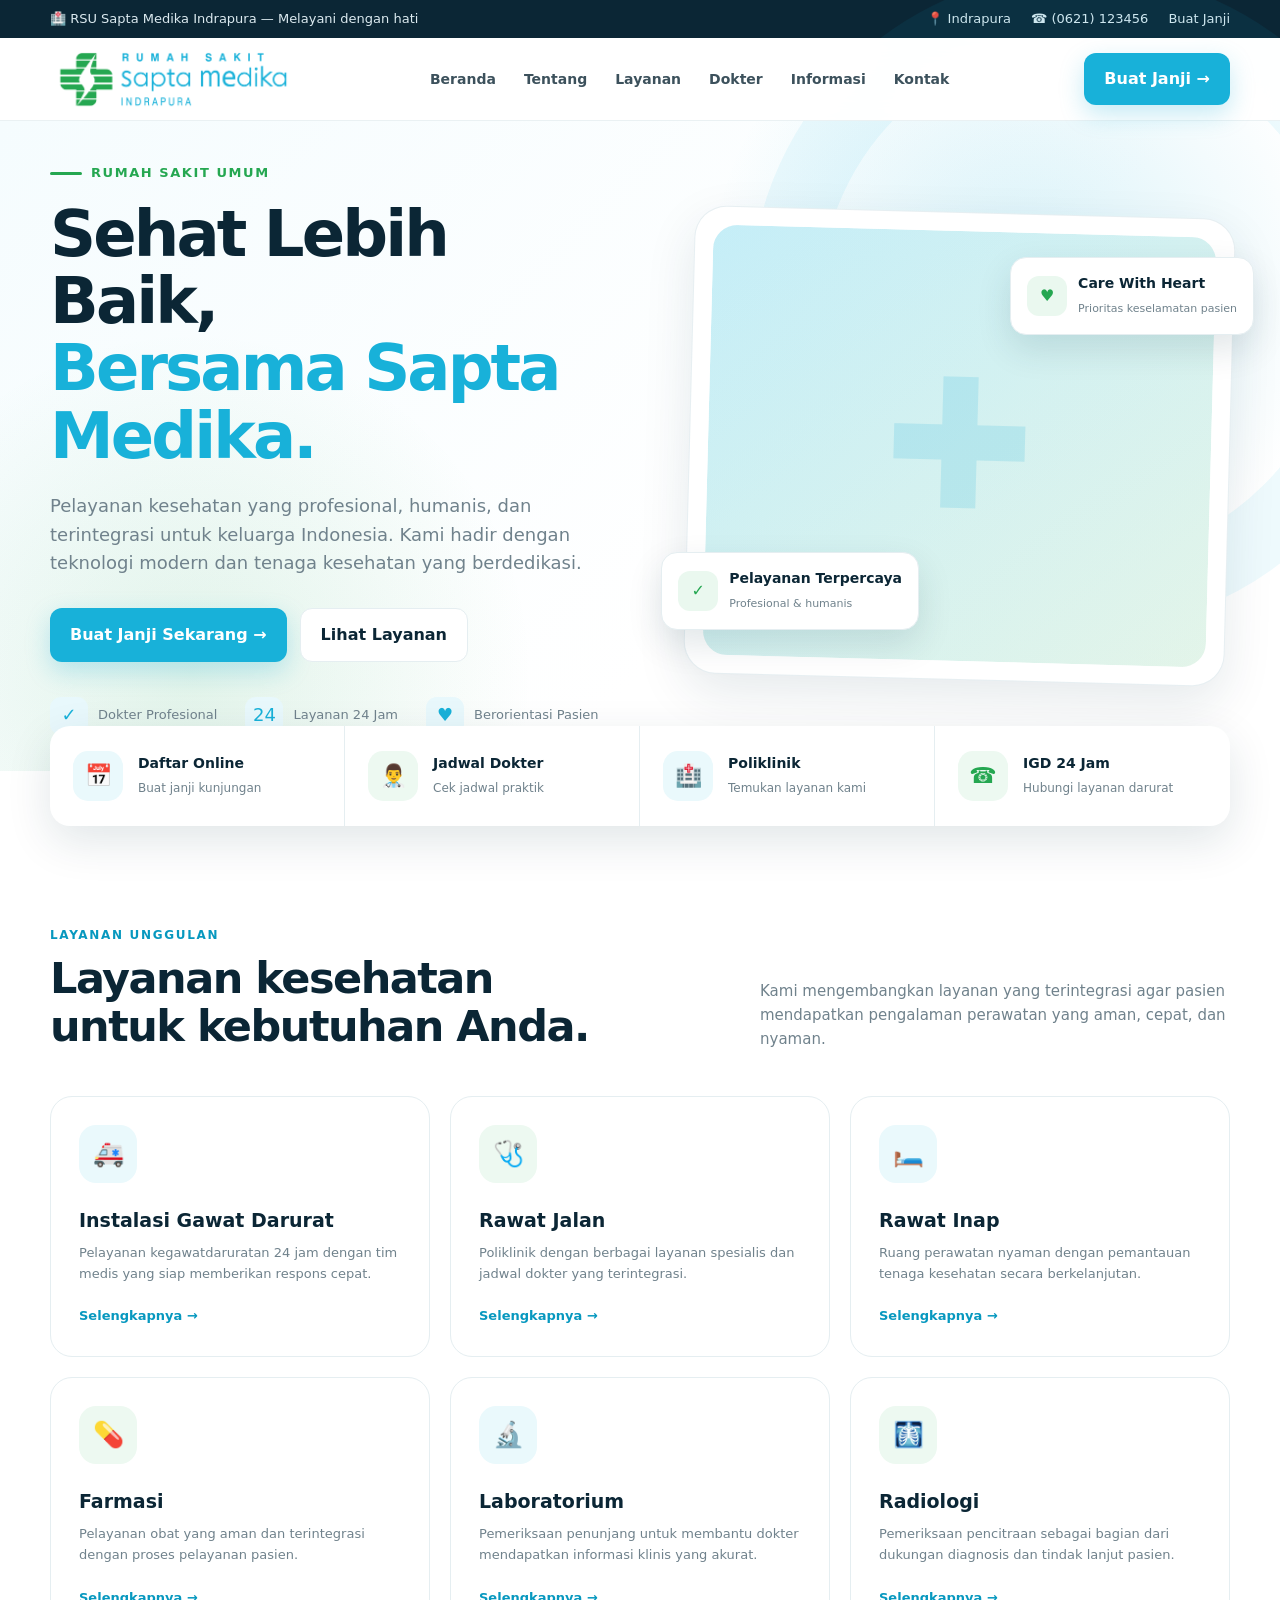
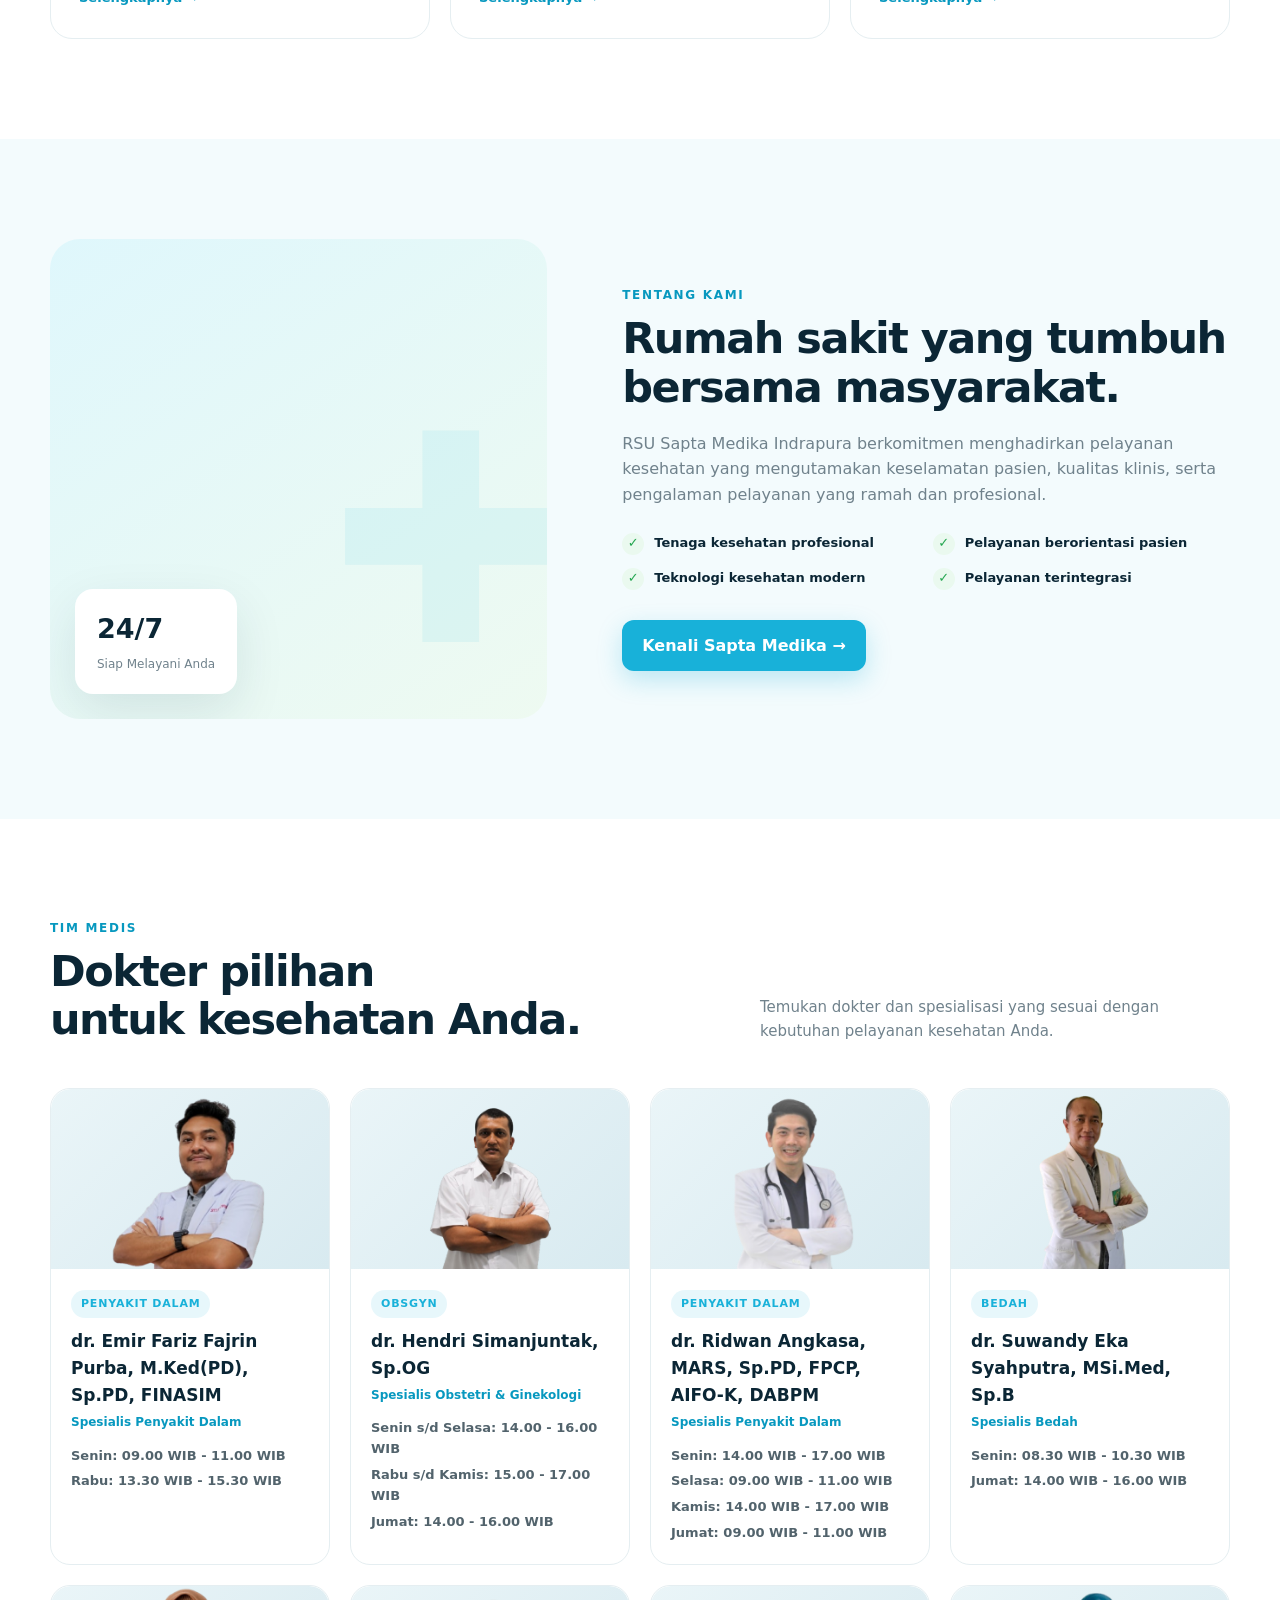
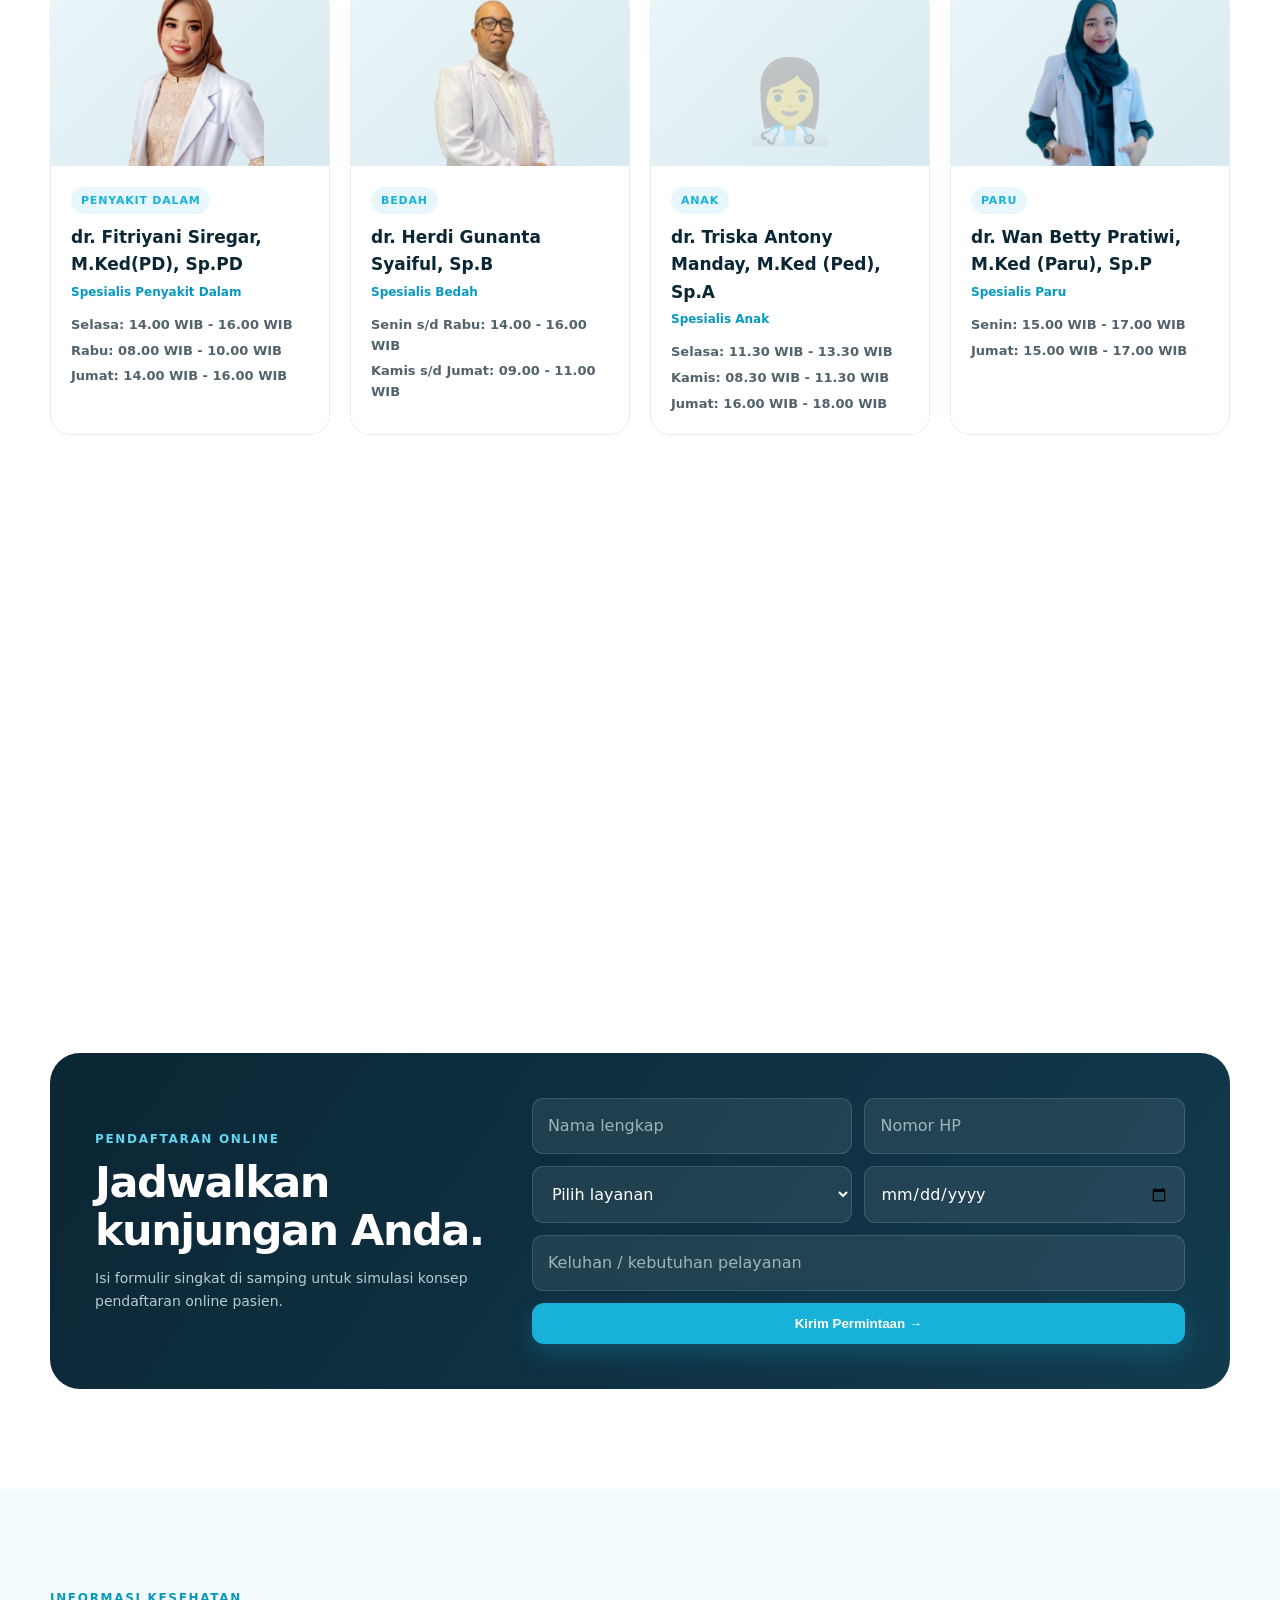
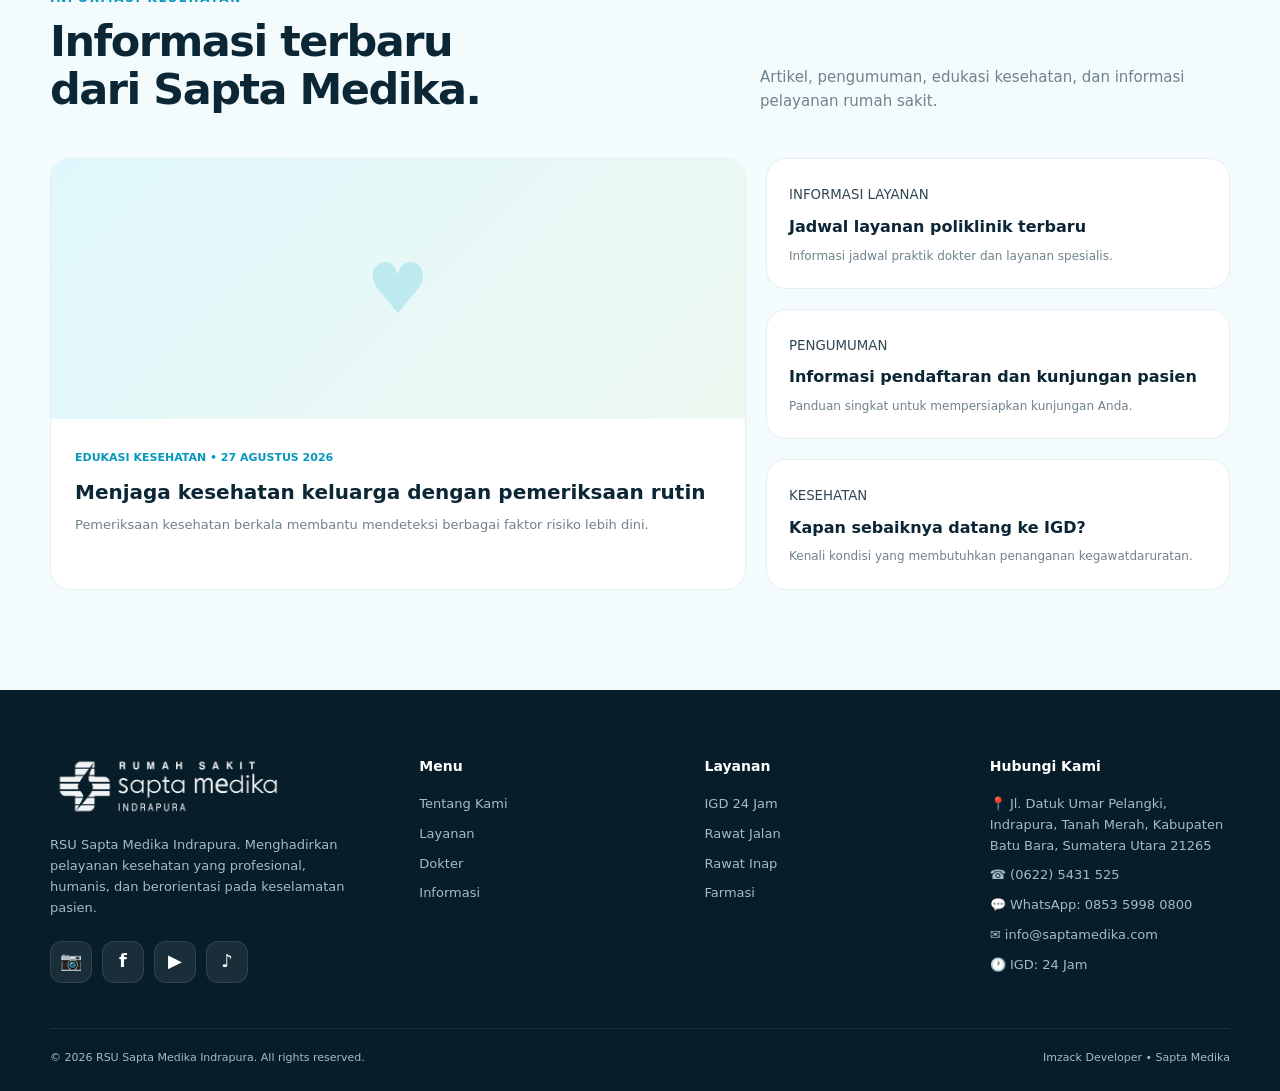
==== index.html @ cbfc8641 "landing page launching" ====
<!doctype html>
<html lang="id">
  <head>
    <meta charset="UTF-8" />
    <meta name="viewport" content="width=device-width, initial-scale=1.0" />
    <title>RSU Sapta Medika Indrapura — Rumah Sakit Modern & Terpercaya</title>
    <meta
      name="description"
      content="Website konsep RSU Sapta Medika Indrapura"
    />

    <link rel="stylesheet" href="assets/css/style.css" />
    <!-- Global stylesheet: reuse this file on all Sapta Medika pages. -->
  </head>

  <body>
    <div id="header"></div>
    <main id="home">
      <section class="hero">
        <div class="container hero-grid">
          <div class="reveal">
            <div class="eyebrow"><span></span> Rumah Sakit Umum</div>
            <h1>Sehat Lebih Baik,<br /><em>Bersama Sapta Medika.</em></h1>
            <p>
              Pelayanan kesehatan yang profesional, humanis, dan terintegrasi
              untuk keluarga Indonesia. Kami hadir dengan teknologi modern dan
              tenaga kesehatan yang berdedikasi.
            </p>
            <div class="hero-buttons">
              <a href="#appointment" class="btn btn-primary"
                >Buat Janji Sekarang →</a
              >
              <a href="#services" class="btn btn-outline">Lihat Layanan</a>
            </div>
            <div class="hero-meta">
              <div class="meta">
                <div class="meta-icon">✓</div>
                <span>Dokter Profesional</span>
              </div>
              <div class="meta">
                <div class="meta-icon">24</div>
                <span>Layanan 24 Jam</span>
              </div>
              <div class="meta">
                <div class="meta-icon">♥</div>
                <span>Berorientasi Pasien</span>
              </div>
            </div>
          </div>

          <div class="hero-visual reveal">
            <div class="hero-card">
              <div class="hero-photo">
                <div class="cross">✚</div>
              </div>
            </div>
            <div class="floating one">
              <div class="float-icon">✓</div>
              <div>
                <strong>Pelayanan Terpercaya</strong
                ><small>Profesional & humanis</small>
              </div>
            </div>
            <div class="floating two">
              <div class="float-icon">♥</div>
              <div>
                <strong>Care With Heart</strong
                ><small>Prioritas keselamatan pasien</small>
              </div>
            </div>
          </div>
        </div>
      </section>

      <section class="quick">
        <div class="container quick-grid">
          <a class="quick-item" href="#appointment">
            <div class="quick-icon">📅</div>
            <div>
              <strong>Daftar Online</strong><span>Buat janji kunjungan</span>
            </div>
          </a>
          <a class="quick-item" href="#doctors">
            <div class="quick-icon">👨‍⚕️</div>
            <div>
              <strong>Jadwal Dokter</strong><span>Cek jadwal praktik</span>
            </div>
          </a>
          <a class="quick-item" href="#services">
            <div class="quick-icon">🏥</div>
            <div>
              <strong>Poliklinik</strong><span>Temukan layanan kami</span>
            </div>
          </a>
          <a class="quick-item" href="#contact">
            <div class="quick-icon">☎</div>
            <div>
              <strong>IGD 24 Jam</strong><span>Hubungi layanan darurat</span>
            </div>
          </a>
        </div>
      </section>

      <section class="section" id="services">
        <div class="container">
          <div class="section-head reveal">
            <div>
              <div class="kicker">Layanan Unggulan</div>
              <h2>Layanan kesehatan<br />untuk kebutuhan Anda.</h2>
            </div>
            <p>
              Kami mengembangkan layanan yang terintegrasi agar pasien
              mendapatkan pengalaman perawatan yang aman, cepat, dan nyaman.
            </p>
          </div>

          <div class="service-grid">
            <article class="service reveal">
              <div class="service-icon">🚑</div>
              <h3>Instalasi Gawat Darurat</h3>
              <p>
                Pelayanan kegawatdaruratan 24 jam dengan tim medis yang siap
                memberikan respons cepat.
              </p>
              <a href="#">Selengkapnya →</a>
            </article>
            <article class="service reveal">
              <div class="service-icon">🩺</div>
              <h3>Rawat Jalan</h3>
              <p>
                Poliklinik dengan berbagai layanan spesialis dan jadwal dokter
                yang terintegrasi.
              </p>
              <a href="#">Selengkapnya →</a>
            </article>
            <article class="service reveal">
              <div class="service-icon">🛏️</div>
              <h3>Rawat Inap</h3>
              <p>
                Ruang perawatan nyaman dengan pemantauan tenaga kesehatan secara
                berkelanjutan.
              </p>
              <a href="#">Selengkapnya →</a>
            </article>
            <article class="service reveal">
              <div class="service-icon">💊</div>
              <h3>Farmasi</h3>
              <p>
                Pelayanan obat yang aman dan terintegrasi dengan proses
                pelayanan pasien.
              </p>
              <a href="#">Selengkapnya →</a>
            </article>
            <article class="service reveal">
              <div class="service-icon">🔬</div>
              <h3>Laboratorium</h3>
              <p>
                Pemeriksaan penunjang untuk membantu dokter mendapatkan
                informasi klinis yang akurat.
              </p>
              <a href="#">Selengkapnya →</a>
            </article>
            <article class="service reveal">
              <div class="service-icon">🩻</div>
              <h3>Radiologi</h3>
              <p>
                Pemeriksaan pencitraan sebagai bagian dari dukungan diagnosis
                dan tindak lanjut pasien.
              </p>
              <a href="#">Selengkapnya →</a>
            </article>
          </div>
        </div>
      </section>

      <section class="section soft" id="about">
        <div class="container about-grid">
          <div class="about-visual reveal">
            <div class="about-badge">
              <strong>24/7</strong><span>Siap Melayani Anda</span>
            </div>
          </div>
          <div class="about-copy reveal">
            <div class="kicker">Tentang Kami</div>
            <h2>Rumah sakit yang tumbuh bersama masyarakat.</h2>
            <p>
              RSU Sapta Medika Indrapura berkomitmen menghadirkan pelayanan
              kesehatan yang mengutamakan keselamatan pasien, kualitas klinis,
              serta pengalaman pelayanan yang ramah dan profesional.
            </p>
            <div class="checks">
              <div class="check"><i>✓</i> Tenaga kesehatan profesional</div>
              <div class="check"><i>✓</i> Pelayanan berorientasi pasien</div>
              <div class="check"><i>✓</i> Teknologi kesehatan modern</div>
              <div class="check"><i>✓</i> Pelayanan terintegrasi</div>
            </div>
            <a href="#" class="btn btn-primary">Kenali Sapta Medika →</a>
          </div>
        </div>
      </section>

      <section class="section" id="doctors">
        <div class="container">
          <div class="section-head reveal">
            <div>
              <div class="kicker">Tim Medis</div>
              <h2>Dokter pilihan<br />untuk kesehatan Anda.</h2>
            </div>
            <p>
              Temukan dokter dan spesialisasi yang sesuai dengan kebutuhan
              pelayanan kesehatan Anda.
            </p>
          </div>

          <div class="doctor-grid">
            <!-- 1. PENYAKIT DALAM -->
            <article class="doctor reveal">
              <div class="doctor-photo">
                <img src="assets/img/doctors/dr.emir.png" alt="" />
              </div>

              <div class="doctor-body">
                <div class="doctor-specialty">PENYAKIT DALAM</div>

                <h3>dr. Emir Fariz Fajrin Purba, M.Ked(PD), Sp.PD, FINASIM</h3>

                <p>Spesialis Penyakit Dalam</p>

                <div class="doctor-schedule">
                  <span>Senin: 09.00 WIB - 11.00 WIB</span>
                  <span>Rabu: 13.30 WIB - 15.30 WIB</span>
                </div>
              </div>
            </article>

            <!-- 2. OBSTETRI & GINEKOLOGI -->
            <article class="doctor reveal">
              <div class="doctor-photo">
                <img src="assets/img/doctors/dr.hendry.png" alt="" />
              </div>

              <div class="doctor-body">
                <div class="doctor-specialty">OBSGYN</div>

                <h3>dr. Hendri Simanjuntak, Sp.OG</h3>

                <p>Spesialis Obstetri & Ginekologi</p>

                <div class="doctor-schedule">
                  <span>Senin s/d Selasa: 14.00 - 16.00 WIB</span>
                  <span>Rabu s/d Kamis: 15.00 - 17.00 WIB</span>
                  <span>Jumat: 14.00 - 16.00 WIB</span>
                </div>
              </div>
            </article>

            <!-- 3. PENYAKIT DALAM -->
            <article class="doctor reveal">
              <div class="doctor-photo">
                <img src="assets/img/doctors/dr.ridwan.png" alt="" />
              </div>

              <div class="doctor-body">
                <div class="doctor-specialty">PENYAKIT DALAM</div>

                <h3>dr. Ridwan Angkasa, MARS, Sp.PD, FPCP, AIFO-K, DABPM</h3>

                <p>Spesialis Penyakit Dalam</p>

                <div class="doctor-schedule">
                  <span>Senin: 14.00 WIB - 17.00 WIB</span>
                  <span>Selasa: 09.00 WIB - 11.00 WIB</span>
                  <span>Kamis: 14.00 WIB - 17.00 WIB</span>
                  <span>Jumat: 09.00 WIB - 11.00 WIB</span>
                </div>
              </div>
            </article>

            <!-- 4. BEDAH -->
            <article class="doctor reveal">
              <div class="doctor-photo">
                <img src="assets/img/doctors/dr.suwandy.png" alt="" />
              </div>

              <div class="doctor-body">
                <div class="doctor-specialty">BEDAH</div>

                <h3>dr. Suwandy Eka Syahputra, MSi.Med, Sp.B</h3>

                <p>Spesialis Bedah</p>

                <div class="doctor-schedule">
                  <span>Senin: 08.30 WIB - 10.30 WIB</span>
                  <span>Jumat: 14.00 WIB - 16.00 WIB</span>
                </div>
              </div>
            </article>

            <!-- 5. PENYAKIT DALAM -->
            <article class="doctor reveal">
              <div class="doctor-photo">
                <img src="assets/img/doctors/dr.fitri.png" alt="" />
              </div>

              <div class="doctor-body">
                <div class="doctor-specialty">PENYAKIT DALAM</div>

                <h3>dr. Fitriyani Siregar, M.Ked(PD), Sp.PD</h3>

                <p>Spesialis Penyakit Dalam</p>

                <div class="doctor-schedule">
                  <span>Selasa: 14.00 WIB - 16.00 WIB</span>
                  <span>Rabu: 08.00 WIB - 10.00 WIB</span>
                  <span>Jumat: 14.00 WIB - 16.00 WIB</span>
                </div>
              </div>
            </article>

            <!-- 6. BEDAH -->
            <article class="doctor reveal">
              <div class="doctor-photo">
                <img src="assets/img/doctors/dr.herdi.png" alt="" />
              </div>

              <div class="doctor-body">
                <div class="doctor-specialty">BEDAH</div>

                <h3>dr. Herdi Gunanta Syaiful, Sp.B</h3>

                <p>Spesialis Bedah</p>

                <div class="doctor-schedule">
                  <span>Senin s/d Rabu: 14.00 - 16.00 WIB</span>
                  <span>Kamis s/d Jumat: 09.00 - 11.00 WIB</span>
                </div>
              </div>
            </article>

            <!-- 7. ANAK -->
            <article class="doctor reveal">
              <div class="doctor-photo">👩‍⚕️</div>

              <div class="doctor-body">
                <div class="doctor-specialty">ANAK</div>

                <h3>dr. Triska Antony Manday, M.Ked (Ped), Sp.A</h3>

                <p>Spesialis Anak</p>

                <div class="doctor-schedule">
                  <span>Selasa: 11.30 WIB - 13.30 WIB</span>
                  <span>Kamis: 08.30 WIB - 11.30 WIB</span>
                  <span>Jumat: 16.00 WIB - 18.00 WIB</span>
                </div>
              </div>
            </article>

            <!-- 8. PARU -->
            <article class="doctor reveal">
              <div class="doctor-photo">
                <img src="assets/img/doctors/dr.wan-betty.png" alt="" />
              </div>

              <div class="doctor-body">
                <div class="doctor-specialty">PARU</div>

                <h3>dr. Wan Betty Pratiwi, M.Ked (Paru), Sp.P</h3>

                <p>Spesialis Paru</p>

                <div class="doctor-schedule">
                  <span>Senin: 15.00 WIB - 17.00 WIB</span>
                  <span>Jumat: 15.00 WIB - 17.00 WIB</span>
                </div>
              </div>
            </article>

            <!-- 9. ANAK -->
            <article class="doctor reveal">
              <div class="doctor-photo">
                <img src="assets/img/doctors/dr.omar.png" alt="" />
              </div>

              <div class="doctor-body">
                <div class="doctor-specialty">ANAK</div>

                <h3>dr. Omar Szaly Aldy, Sp.A</h3>

                <p>Spesialis Anak</p>

                <div class="doctor-schedule">
                  <span>Senin: 09.00 WIB - 11.00 WIB</span>
                  <span>Selasa: 09.00 WIB - 11.00 WIB</span>
                </div>
              </div>
            </article>

            <!-- 10. RADIOLOGI -->
            <article class="doctor reveal">
              <div class="doctor-photo">👨‍⚕️</div>

              <div class="doctor-body">
                <div class="doctor-specialty">POLIKLINIK USG</div>

                <h3>dr. Ivan Anshari Lubis, Sp.Rad</h3>

                <p>Spesialis Radiologi</p>

                <div class="doctor-schedule">
                  <span>Rabu: 15.00 WIB - 17.00 WIB</span>
                  <span>Jumat: 14.00 WIB - 16.00 WIB</span>
                </div>
              </div>
            </article>
          </div>
        </div>
      </section>

      <section class="section" id="appointment">
        <div class="container">
          <div class="appointment reveal">
            <div class="app-grid">
              <div>
                <div class="kicker">Pendaftaran Online</div>
                <h2>Jadwalkan kunjungan Anda.</h2>
                <p>
                  Isi formulir singkat di samping untuk simulasi konsep
                  pendaftaran online pasien.
                </p>
              </div>
              <form class="form" id="appointmentForm">
                <input required placeholder="Nama lengkap" />
                <input required type="tel" placeholder="Nomor HP" />
                <select required>
                  <option value="">Pilih layanan</option>
                  <option>Rawat Jalan</option>
                  <option>Poliklinik</option>
                  <option>Laboratorium</option>
                  <option>Radiologi</option>
                </select>
                <input required type="date" />
                <input
                  class="full"
                  placeholder="Keluhan / kebutuhan pelayanan"
                />
                <div class="full">
                  <button class="btn btn-primary" type="submit">
                    Kirim Permintaan →
                  </button>
                </div>
              </form>
            </div>
          </div>
        </div>
      </section>

      <section class="section soft" id="news">
        <div class="container">
          <div class="section-head reveal">
            <div>
              <div class="kicker">Informasi Kesehatan</div>
              <h2>Informasi terbaru<br />dari Sapta Medika.</h2>
            </div>
            <p>
              Artikel, pengumuman, edukasi kesehatan, dan informasi pelayanan
              rumah sakit.
            </p>
          </div>
          <div class="news-grid">
            <article class="news-main reveal">
              <div class="news-image">♥</div>
              <div class="news-body">
                <small>EDUKASI KESEHATAN • 27 AGUSTUS 2026</small>
                <h3>Menjaga kesehatan keluarga dengan pemeriksaan rutin</h3>
                <p>
                  Pemeriksaan kesehatan berkala membantu mendeteksi berbagai
                  faktor risiko lebih dini.
                </p>
              </div>
            </article>
            <div class="news-side">
              <article class="news-small reveal">
                <small>INFORMASI LAYANAN</small>
                <h3>Jadwal layanan poliklinik terbaru</h3>
                <p>Informasi jadwal praktik dokter dan layanan spesialis.</p>
              </article>
              <article class="news-small reveal">
                <small>PENGUMUMAN</small>
                <h3>Informasi pendaftaran dan kunjungan pasien</h3>
                <p>Panduan singkat untuk mempersiapkan kunjungan Anda.</p>
              </article>
              <article class="news-small reveal">
                <small>KESEHATAN</small>
                <h3>Kapan sebaiknya datang ke IGD?</h3>
                <p>
                  Kenali kondisi yang membutuhkan penanganan kegawatdaruratan.
                </p>
              </article>
            </div>
          </div>
        </div>
      </section>
    </main>

    <div id="footer"></div>

    <div class="toast" id="toast">
      ✓ <strong>Permintaan diterima.</strong> Ini masih mode demo.
    </div>
    <script src="assets/js/components.js"></script>
    <script src="assets/js/app.js"></script>
  </body>
</html>
---- assets/css/style.css ----
:root {
  --primary: #18b1d9;
  --primary-dark: #0798bf;
  --secondary: #25a751;
  --secondary-dark: #1c8c43;
  --navy: #0b2635;
  --text: #304653;
  --muted: #70828c;
  --soft: #f3fbfd;
  --white: #fff;
  --border: #e5eef1;
  --shadow: 0 18px 50px rgba(10, 48, 65, 0.1);
  --radius: 22px;
}
* {
  box-sizing: border-box;
  margin: 0;
  padding: 0;
}
html {
  scroll-behavior: smooth;
}
body {
  font-family:
    Inter,
    ui-sans-serif,
    system-ui,
    -apple-system,
    BlinkMacSystemFont,
    "Segoe UI",
    sans-serif;
  color: var(--text);
  background: #fff;
  line-height: 1.6;
  overflow-x: hidden;
}
a {
  text-decoration: none;
  color: inherit;
}
img {
  max-width: 100%;
  display: block;
}
.container {
  width: min(1180px, calc(100% - 40px));
  margin: auto;
}

/* TOPBAR */
.topbar {
  background: var(--navy);
  color: #dceaf0;
  font-size: 13px;
}
.topbar .container {
  min-height: 38px;
  display: flex;
  justify-content: space-between;
  align-items: center;
  gap: 20px;
}
.topbar-links {
  display: flex;
  gap: 20px;
}
.topbar a:hover {
  color: #fff;
}

/* HEADER */
.header {
  position: sticky;
  top: 0;
  z-index: 1000;
  background: rgba(255, 255, 255, 0.94);
  backdrop-filter: blur(16px);
  border-bottom: 1px solid rgba(229, 238, 241, 0.8);
}
.nav {
  height: 82px;
  display: flex;
  align-items: center;
  justify-content: space-between;
  gap: 28px;
}
.brand img {
  width: 245px;
  height: auto;
}
.menu {
  display: flex;
  align-items: center;
  gap: 28px;
  font-size: 14px;
  font-weight: 700;
  color: #3c515c;
}
.menu a {
  position: relative;
  padding: 29px 0;
}
.menu a:after {
  content: "";
  position: absolute;
  left: 0;
  bottom: 19px;
  width: 0;
  height: 3px;
  border-radius: 10px;
  background: var(--primary);
  transition: 0.3s;
}
.menu a:hover,
.menu a.active {
  color: var(--primary-dark);
}
.menu a:hover:after,
.menu a.active:after {
  width: 100%;
}
.nav-actions {
  display: flex;
  align-items: center;
  gap: 10px;
}
.btn {
  display: inline-flex;
  align-items: center;
  justify-content: center;
  gap: 9px;
  border: 0;
  border-radius: 12px;
  padding: 13px 20px;
  font-weight: 800;
  cursor: pointer;
  transition: 0.25s;
  white-space: nowrap;
}
.btn-primary {
  background: var(--primary);
  color: #fff;
  box-shadow: 0 9px 24px rgba(24, 177, 217, 0.25);
}
.btn-primary:hover {
  background: var(--primary-dark);
  transform: translateY(-2px);
}
.btn-outline {
  border: 1px solid var(--border);
  background: #fff;
  color: var(--navy);
}
.btn-outline:hover {
  border-color: var(--primary);
  color: var(--primary);
}
.mobile-toggle {
  display: none;
  background: none;
  border: 0;
  font-size: 28px;
  color: var(--navy);
  cursor: pointer;
}

/* HERO */
.hero {
  position: relative;
  min-height: 650px;
  display: flex;
  align-items: center;
  background:
    radial-gradient(
      circle at 80% 25%,
      rgba(24, 177, 217, 0.17),
      transparent 28%
    ),
    radial-gradient(
      circle at 15% 85%,
      rgba(37, 167, 81, 0.12),
      transparent 28%
    ),
    linear-gradient(135deg, #f5fcfe 0%, #fff 62%);
}
.hero:before {
  content: "";
  position: absolute;
  right: -130px;
  top: -150px;
  width: 520px;
  height: 520px;
  border: 70px solid rgba(24, 177, 217, 0.07);
  border-radius: 50%;
}
.hero-grid {
  display: grid;
  grid-template-columns: 1.03fr 0.97fr;
  gap: 65px;
  align-items: center;
  position: relative;
  z-index: 1;
}
.eyebrow {
  display: inline-flex;
  align-items: center;
  gap: 9px;
  color: var(--secondary);
  font-size: 13px;
  font-weight: 900;
  letter-spacing: 0.12em;
  text-transform: uppercase;
  margin-bottom: 17px;
}
.eyebrow span {
  width: 32px;
  height: 3px;
  background: var(--secondary);
  border-radius: 5px;
}
.hero h1 {
  font-size: clamp(42px, 5vw, 67px);
  line-height: 1.05;
  letter-spacing: -0.045em;
  color: var(--navy);
  margin-bottom: 22px;
}
.hero h1 em {
  font-style: normal;
  color: var(--primary);
}
.hero p {
  font-size: 18px;
  color: var(--muted);
  max-width: 600px;
  margin-bottom: 30px;
}
.hero-buttons {
  display: flex;
  gap: 13px;
  flex-wrap: wrap;
}
.hero-meta {
  display: flex;
  gap: 28px;
  margin-top: 35px;
  flex-wrap: wrap;
}
.meta {
  display: flex;
  gap: 10px;
  align-items: center;
  font-size: 13px;
  color: var(--muted);
}
.meta-icon {
  width: 38px;
  height: 38px;
  border-radius: 11px;
  background: #e8f8fc;
  color: var(--primary);
  display: grid;
  place-items: center;
  font-size: 18px;
}
.hero-visual {
  position: relative;
}
.hero-card {
  background: #fff;
  border: 1px solid rgba(229, 238, 241, 0.9);
  border-radius: 32px;
  padding: 18px;
  box-shadow: var(--shadow);
  transform: rotate(1.5deg);
}
.hero-photo {
  height: 430px;
  border-radius: 24px;
  background:
    linear-gradient(145deg, rgba(24, 177, 217, 0.13), rgba(37, 167, 81, 0.08)),
    linear-gradient(135deg, #dff7fc, #f3fbf6);
  display: flex;
  align-items: center;
  justify-content: center;
  overflow: hidden;
  position: relative;
}
.hero-photo .cross {
  font-size: 180px;
  color: rgba(24, 177, 217, 0.16);
  font-weight: 900;
  line-height: 1;
}
.floating {
  position: absolute;
  background: #fff;
  border: 1px solid var(--border);
  box-shadow: 0 14px 35px rgba(10, 48, 65, 0.12);
  border-radius: 16px;
  padding: 14px 16px;
  display: flex;
  align-items: center;
  gap: 11px;
}
.floating.one {
  left: -28px;
  bottom: 50px;
}
.floating.two {
  right: -24px;
  top: 45px;
}
.float-icon {
  width: 40px;
  height: 40px;
  border-radius: 12px;
  background: #eaf8ef;
  color: var(--secondary);
  display: grid;
  place-items: center;
}
.floating strong {
  display: block;
  font-size: 14px;
  color: var(--navy);
}
.floating small {
  color: var(--muted);
  font-size: 11px;
}

/* QUICK ACCESS */
.quick {
  margin-top: -45px;
  position: relative;
  z-index: 5;
}
.quick-grid {
  display: grid;
  grid-template-columns: repeat(4, 1fr);
  background: #fff;
  border-radius: 20px;
  box-shadow: 0 15px 45px rgba(10, 48, 65, 0.12);
  overflow: hidden;
}
.quick-item {
  padding: 25px 23px;
  display: flex;
  align-items: center;
  gap: 15px;
  border-right: 1px solid var(--border);
}
.quick-item:last-child {
  border: 0;
}
.quick-icon {
  width: 50px;
  height: 50px;
  flex: 0 0 50px;
  border-radius: 15px;
  background: #eaf9fc;
  color: var(--primary);
  display: grid;
  place-items: center;
  font-size: 22px;
}
.quick-item:nth-child(2) .quick-icon,
.quick-item:nth-child(4) .quick-icon {
  background: #edf9f1;
  color: var(--secondary);
}
.quick-item strong {
  display: block;
  color: var(--navy);
  font-size: 14px;
}
.quick-item span {
  font-size: 12px;
  color: var(--muted);
}

/* SECTION */
.section {
  padding: 100px 0;
}
.section.soft {
  background: var(--soft);
}
.section-head {
  display: flex;
  justify-content: space-between;
  align-items: end;
  gap: 30px;
  margin-bottom: 45px;
}
.kicker {
  color: var(--primary-dark);
  font-weight: 900;
  text-transform: uppercase;
  font-size: 12px;
  letter-spacing: 0.14em;
  margin-bottom: 9px;
}
.section h2 {
  font-size: clamp(30px, 4vw, 43px);
  line-height: 1.12;
  color: var(--navy);
  letter-spacing: -0.035em;
}
.section-head p {
  max-width: 470px;
  color: var(--muted);
  font-size: 15px;
}

/* SERVICES */
.service-grid {
  display: grid;
  grid-template-columns: repeat(3, 1fr);
  gap: 20px;
}
.service {
  background: #fff;
  border: 1px solid var(--border);
  border-radius: var(--radius);
  padding: 28px;
  transition: 0.3s;
  position: relative;
  overflow: hidden;
}
.service:before {
  content: "";
  position: absolute;
  left: 0;
  top: 0;
  width: 100%;
  height: 4px;
  background: linear-gradient(90deg, var(--primary), var(--secondary));
  transform: scaleX(0);
  transform-origin: left;
  transition: 0.3s;
}
.service:hover {
  transform: translateY(-7px);
  box-shadow: var(--shadow);
  border-color: transparent;
}
.service:hover:before {
  transform: scaleX(1);
}
.service-icon {
  width: 58px;
  height: 58px;
  border-radius: 17px;
  background: #eaf9fc;
  color: var(--primary);
  display: grid;
  place-items: center;
  font-size: 25px;
  margin-bottom: 22px;
}
.service:nth-child(2n) .service-icon {
  background: #edf9f1;
  color: var(--secondary);
}
.service h3 {
  font-size: 19px;
  color: var(--navy);
  margin-bottom: 8px;
}
.service p {
  font-size: 13px;
  color: var(--muted);
  margin-bottom: 18px;
}
.service a {
  font-size: 13px;
  font-weight: 800;
  color: var(--primary-dark);
}

/* ABOUT */
.about-grid {
  display: grid;
  grid-template-columns: 0.9fr 1.1fr;
  gap: 75px;
  align-items: center;
}
.about-visual {
  min-height: 480px;
  border-radius: 30px;
  background: linear-gradient(145deg, #dff7fc, #eefaf1);
  position: relative;
  overflow: hidden;
}
.about-visual:after {
  content: "✚";
  position: absolute;
  right: -25px;
  bottom: -55px;
  font-size: 290px;
  font-weight: 900;
  color: rgba(24, 177, 217, 0.08);
}
.about-badge {
  position: absolute;
  left: 25px;
  bottom: 25px;
  background: #fff;
  border-radius: 18px;
  padding: 18px 22px;
  box-shadow: var(--shadow);
}
.about-badge strong {
  font-size: 27px;
  color: var(--navy);
  display: block;
}
.about-badge span {
  font-size: 12px;
  color: var(--muted);
}
.about-copy p {
  color: var(--muted);
  margin: 20px 0 25px;
}
.checks {
  display: grid;
  grid-template-columns: 1fr 1fr;
  gap: 13px;
  margin-bottom: 30px;
}
.check {
  display: flex;
  align-items: center;
  gap: 10px;
  font-size: 13px;
  font-weight: 700;
  color: var(--navy);
}
.check i {
  width: 22px;
  height: 22px;
  border-radius: 50%;
  background: #eaf9ef;
  color: var(--secondary);
  display: grid;
  place-items: center;
  font-style: normal;
}

/* DOCTORS */
.doctor-grid {
  display: grid;
  grid-template-columns: repeat(4, 1fr);
  gap: 20px;
}
.doctor {
  background: #fff;
  border: 1px solid var(--border);
  border-radius: 20px;
  overflow: hidden;
  transition: 0.3s;
}
.doctor:hover {
  transform: translateY(-6px);
  box-shadow: var(--shadow);
}
.doctor-photo {
  height: 240px;
  background: linear-gradient(145deg, #e1f7fc, #eff9f2);
  display: grid;
  place-items: center;
  color: rgba(24, 177, 217, 0.25);
  font-size: 80px;
  font-weight: 900;
}
.doctor-body {
  padding: 20px;
}
.doctor-body h3 {
  font-size: 17px;
  color: var(--navy);
}
.doctor-body p {
  font-size: 12px;
  color: var(--primary-dark);
  font-weight: 700;
  margin: 4px 0 13px;
}
.doctor-body span {
  font-size: 11px;
  color: var(--muted);
}

/* APPOINTMENT */
.appointment {
  background: linear-gradient(125deg, var(--navy), #123b4e);
  color: #fff;
  border-radius: 30px;
  padding: 45px;
}
.app-grid {
  display: grid;
  grid-template-columns: 0.75fr 1.25fr;
  gap: 45px;
  align-items: center;
}
.appointment .kicker {
  color: #63d6ef;
}
.appointment h2 {
  color: #fff;
}
.appointment p {
  color: #b9cbd2;
  font-size: 14px;
  margin-top: 13px;
}
.form {
  display: grid;
  grid-template-columns: 1fr 1fr;
  gap: 12px;
}
.form input,
.form select {
  width: 100%;
  padding: 14px 15px;
  border-radius: 11px;
  border: 1px solid rgba(255, 255, 255, 0.13);
  background: rgba(255, 255, 255, 0.08);
  color: #fff;
  outline: 0;
  font: inherit;
}
.form select option {
  color: #222;
}
.form input::placeholder {
  color: #9fb3bb;
}
.form .full {
  grid-column: 1/-1;
}
.form button {
  width: 100%;
  border: 0;
}

/* NEWS */
.news-grid {
  display: grid;
  grid-template-columns: 1.2fr 0.8fr;
  gap: 20px;
}
.news-main,
.news-small {
  border: 1px solid var(--border);
  border-radius: 20px;
  overflow: hidden;
  background: #fff;
}
.news-image {
  height: 260px;
  background: linear-gradient(135deg, #dff7fc, #eef9f1);
  display: grid;
  place-items: center;
  font-size: 70px;
  color: rgba(24, 177, 217, 0.2);
}
.news-body {
  padding: 24px;
}
.news-body small {
  color: var(--primary-dark);
  font-weight: 800;
  font-size: 11px;
}
.news-body h3 {
  color: var(--navy);
  margin: 7px 0;
  font-size: 20px;
}
.news-body p {
  color: var(--muted);
  font-size: 13px;
}
.news-side {
  display: grid;
  gap: 20px;
}
.news-small {
  padding: 22px;
}
.news-small h3 {
  font-size: 16px;
  color: var(--navy);
  margin: 7px 0;
}
.news-small p {
  font-size: 12px;
  color: var(--muted);
}

/* FOOTER */
.footer {
  background: #071d29;
  color: #a7bbc4;
  padding: 65px 0 25px;
}
.footer-grid {
  display: grid;
  grid-template-columns: 1.35fr 1fr 1fr 1fr;
  gap: 45px;
}
.footer-logo {
  width: 235px;
  filter: brightness(0) invert(1);
  opacity: 0.95;
  margin-bottom: 18px;
}
.footer p {
  font-size: 13px;
  max-width: 310px;
}
.footer h4 {
  color: #fff;
  margin-bottom: 17px;
  font-size: 14px;
}
.footer ul {
  list-style: none;
  display: grid;
  gap: 9px;
  font-size: 13px;
}
.footer li a:hover {
  color: #fff;
}
.footer-bottom {
  border-top: 1px solid rgba(255, 255, 255, 0.08);
  margin-top: 45px;
  padding-top: 20px;
  display: flex;
  justify-content: space-between;
  font-size: 11px;
  gap: 20px;
}

/* TOAST */
.toast {
  position: fixed;
  right: 22px;
  bottom: 22px;
  background: #fff;
  border: 1px solid var(--border);
  box-shadow: var(--shadow);
  border-radius: 14px;
  padding: 14px 18px;
  z-index: 2000;
  transform: translateY(120px);
  opacity: 0;
  transition: 0.35s;
  font-size: 13px;
}
.toast.show {
  transform: translateY(0);
  opacity: 1;
}
.toast strong {
  color: var(--secondary);
}

/* REVEAL */
.reveal {
  opacity: 0;
  transform: translateY(25px);
  transition:
    opacity 0.7s ease,
    transform 0.7s ease;
}
.reveal.visible {
  opacity: 1;
  transform: none;
}

/* RESPONSIVE */
@media (max-width: 1050px) {
  .menu {
    gap: 18px;
  }
  .menu a {
    font-size: 13px;
  }
  .hero-grid {
    gap: 35px;
  }
  .doctor-grid {
    grid-template-columns: repeat(2, 1fr);
  }
}
@media (max-width: 850px) {
  .topbar .container {
    justify-content: center;
  }
  .topbar-links {
    display: none;
  }
  .nav {
    height: 72px;
  }
  .brand img {
    width: 205px;
  }
  .mobile-toggle {
    display: block;
  }
  .menu {
    display: none;
    position: absolute;
    top: 72px;
    left: 0;
    right: 0;
    background: #fff;
    border-bottom: 1px solid var(--border);
    padding: 10px 20px 20px;
    box-shadow: 0 15px 30px rgba(0, 0, 0, 0.07);
  }
  .menu.open {
    display: grid;
  }
  .menu a {
    padding: 12px 0;
  }
  .menu a:after {
    display: none;
  }
  .nav-actions {
    display: none;
  }
  .hero {
    padding: 75px 0 90px;
  }
  .hero-grid {
    grid-template-columns: 1fr;
  }
  .hero-visual {
    max-width: 620px;
    margin: auto;
    width: 100%;
  }
  .quick-grid {
    grid-template-columns: 1fr 1fr;
  }
  .quick-item {
    border-bottom: 1px solid var(--border);
  }
  .about-grid,
  .app-grid {
    grid-template-columns: 1fr;
    gap: 35px;
  }
  .about-visual {
    min-height: 350px;
  }
  .service-grid {
    grid-template-columns: 1fr 1fr;
  }
  .news-grid {
    grid-template-columns: 1fr;
  }
  .footer-grid {
    grid-template-columns: 1fr 1fr;
  }
}
@media (max-width: 560px) {
  .container {
    width: min(100% - 28px, 1180px);
  }
  .topbar {
    font-size: 11px;
  }
  .brand img {
    width: 185px;
  }
  .hero h1 {
    font-size: 43px;
  }
  .hero p {
    font-size: 15px;
  }
  .hero-meta {
    gap: 12px;
  }
  .meta {
    font-size: 11px;
  }
  .hero-photo {
    height: 330px;
  }
  .floating.one {
    left: 5px;
    bottom: 25px;
  }
  .floating.two {
    right: 5px;
    top: 20px;
  }
  .quick {
    margin-top: -30px;
  }
  .quick-grid {
    grid-template-columns: 1fr;
  }
  .quick-item {
    border-right: 0;
  }
  .quick-item:last-child {
    border-bottom: 0;
  }
  .section {
    padding: 70px 0;
  }
  .section-head {
    display: block;
  }
  .section-head p {
    margin-top: 13px;
  }
  .service-grid,
  .doctor-grid,
  .checks,
  .form,
  .footer-grid {
    grid-template-columns: 1fr;
  }
  .form .full {
    grid-column: auto;
  }
  .appointment {
    padding: 30px 22px;
  }
  .footer-bottom {
    display: block;
  }
  .footer-bottom span {
    display: block;
    margin-top: 7px;
  }
}

/* ================================
   FOOTER SOCIAL MEDIA
================================ */

.footer-social {
  display: flex;
  align-items: center;
  gap: 10px;
  margin-top: 22px;
}

.social-link {
  width: 42px;
  height: 42px;

  display: flex;
  align-items: center;
  justify-content: center;

  border-radius: 12px;

  background: rgba(255, 255, 255, 0.08);

  color: #ffffff;

  font-size: 18px;
  font-weight: 700;

  border: 1px solid rgba(255, 255, 255, 0.1);

  transition: all 0.25s ease;
}

.social-link:hover {
  transform: translateY(-4px);

  background: var(--primary);

  border-color: var(--primary);

  color: #ffffff;
}

.doctor-specialty {
  display: inline-flex;
  align-items: center;

  padding: 5px 10px;
  margin-bottom: 10px;

  background: rgba(24, 177, 217, 0.1);
  color: var(--primary);

  border-radius: 20px;

  font-size: 11px;
  font-weight: 800;
  letter-spacing: 0.8px;
}

.doctor-schedule {
  display: flex;
  flex-direction: column;
  gap: 5px;

  margin-top: 12px;
}

.doctor-schedule span {
  font-size: 13px;
  font-weight: 600;

  color: #52636c;
}

.doctor-photo {
  width: 100%;
  height: 180px;

  position: relative;
  overflow: hidden;

  display: flex;
  align-items: flex-end;
  justify-content: center;

  border-radius: 20px 20px 0 0;

  background: linear-gradient(135deg, #eaf5f8, #d8eaf0);
}

.doctor-photo img {
  width: 100%;
  height: 100%;

  object-fit: contain;
  object-position: center bottom;

  display: block;
}
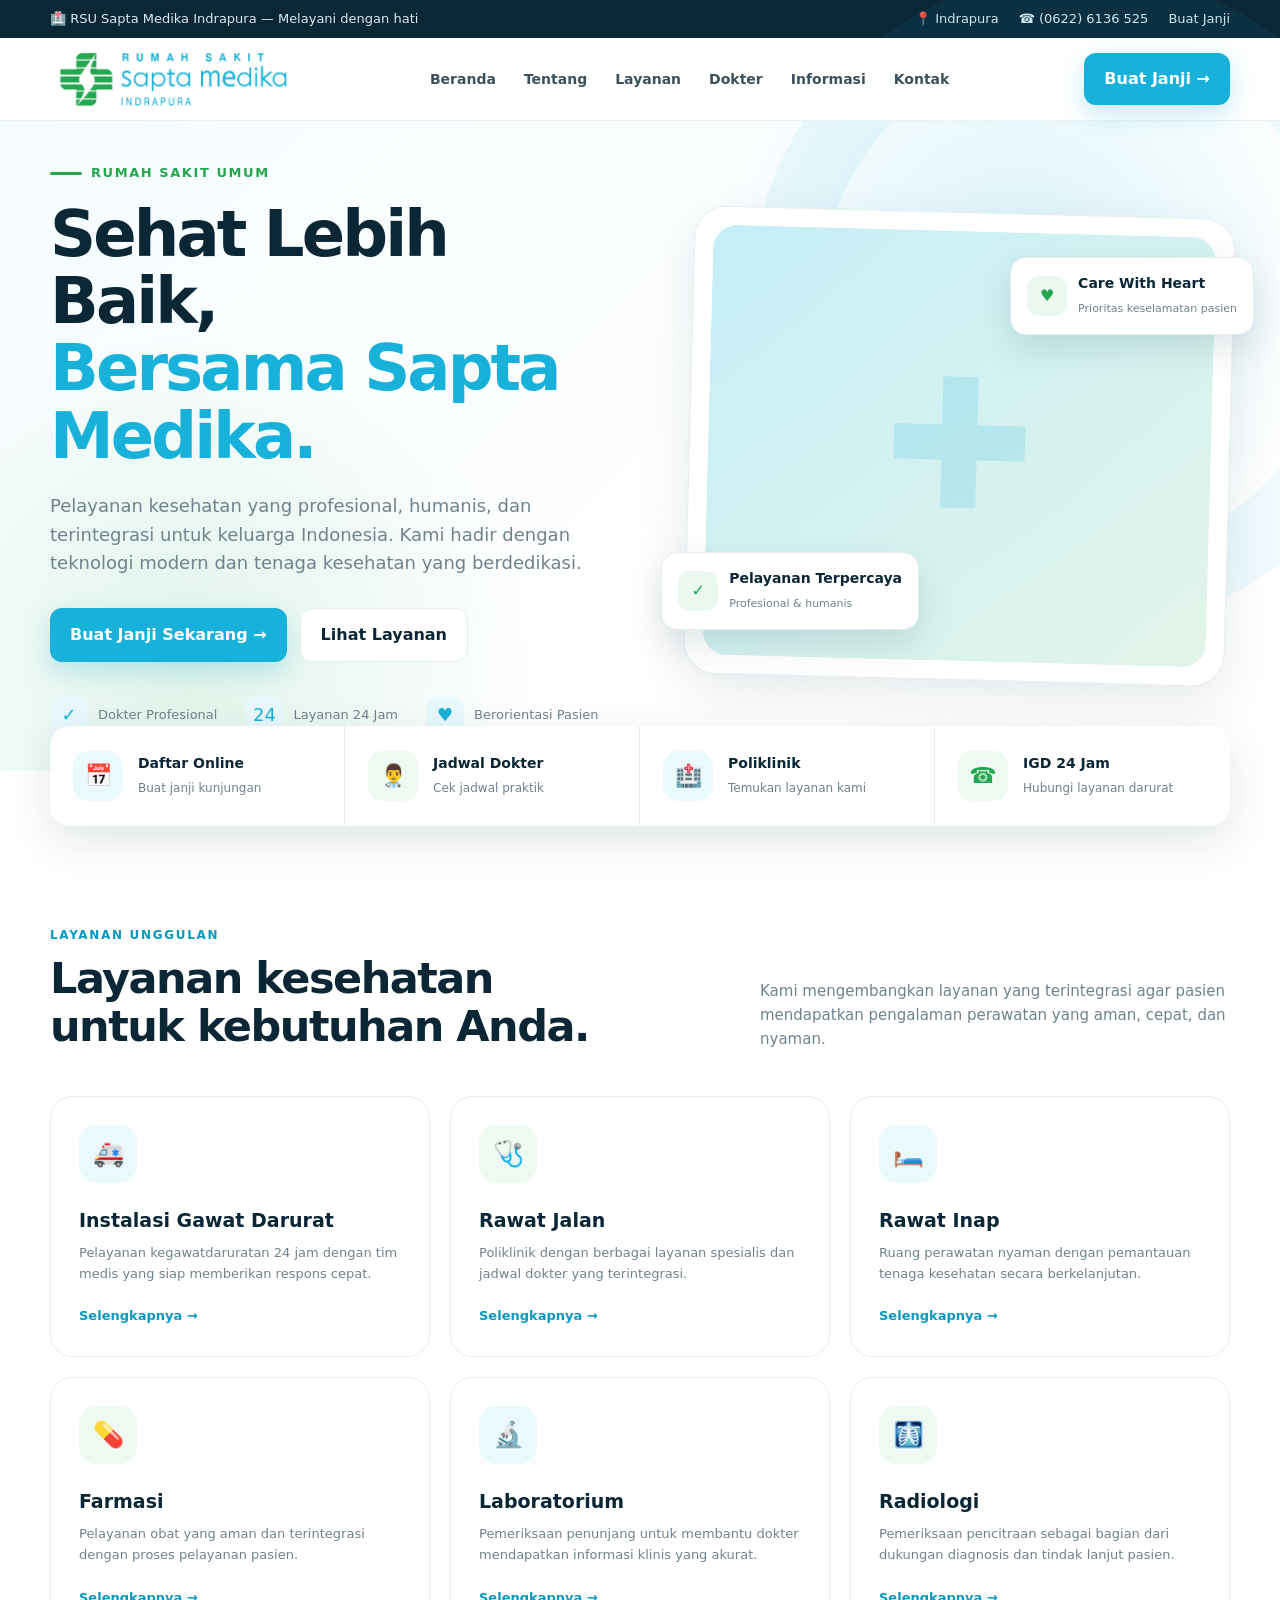
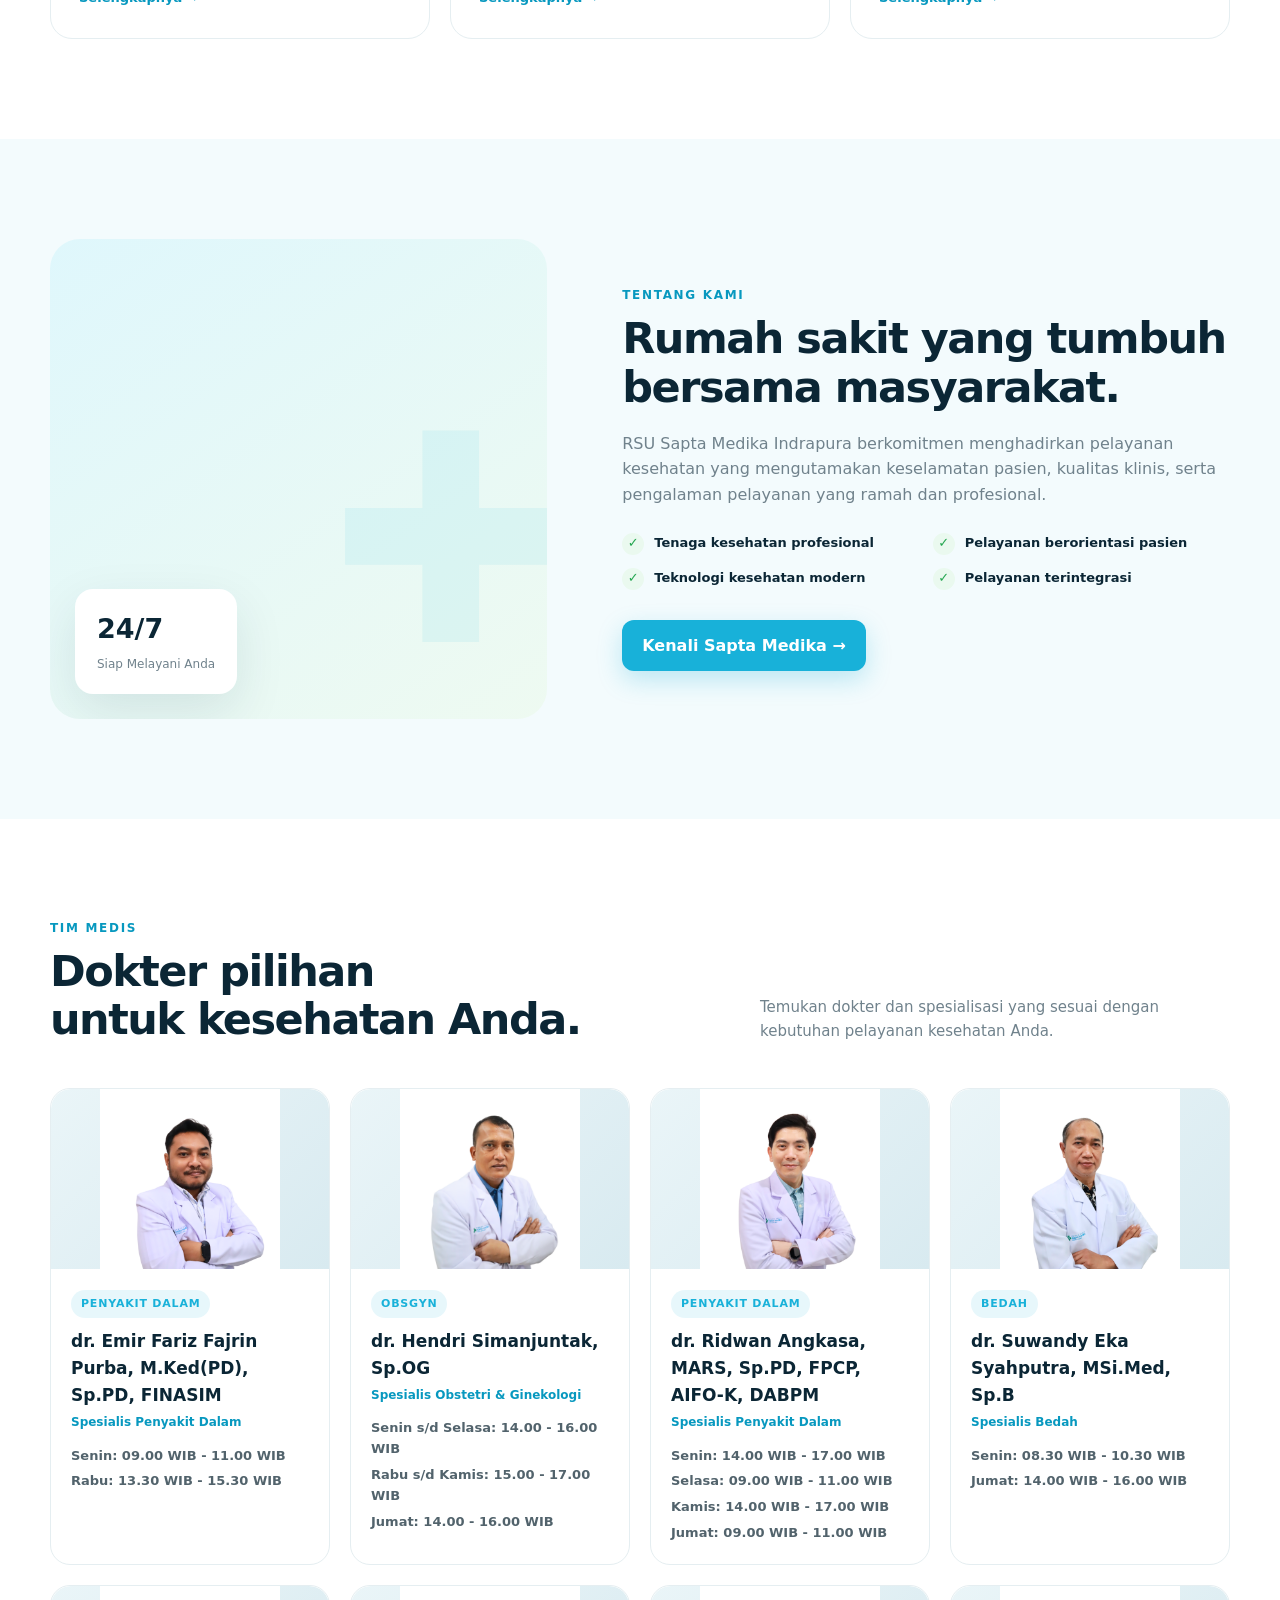
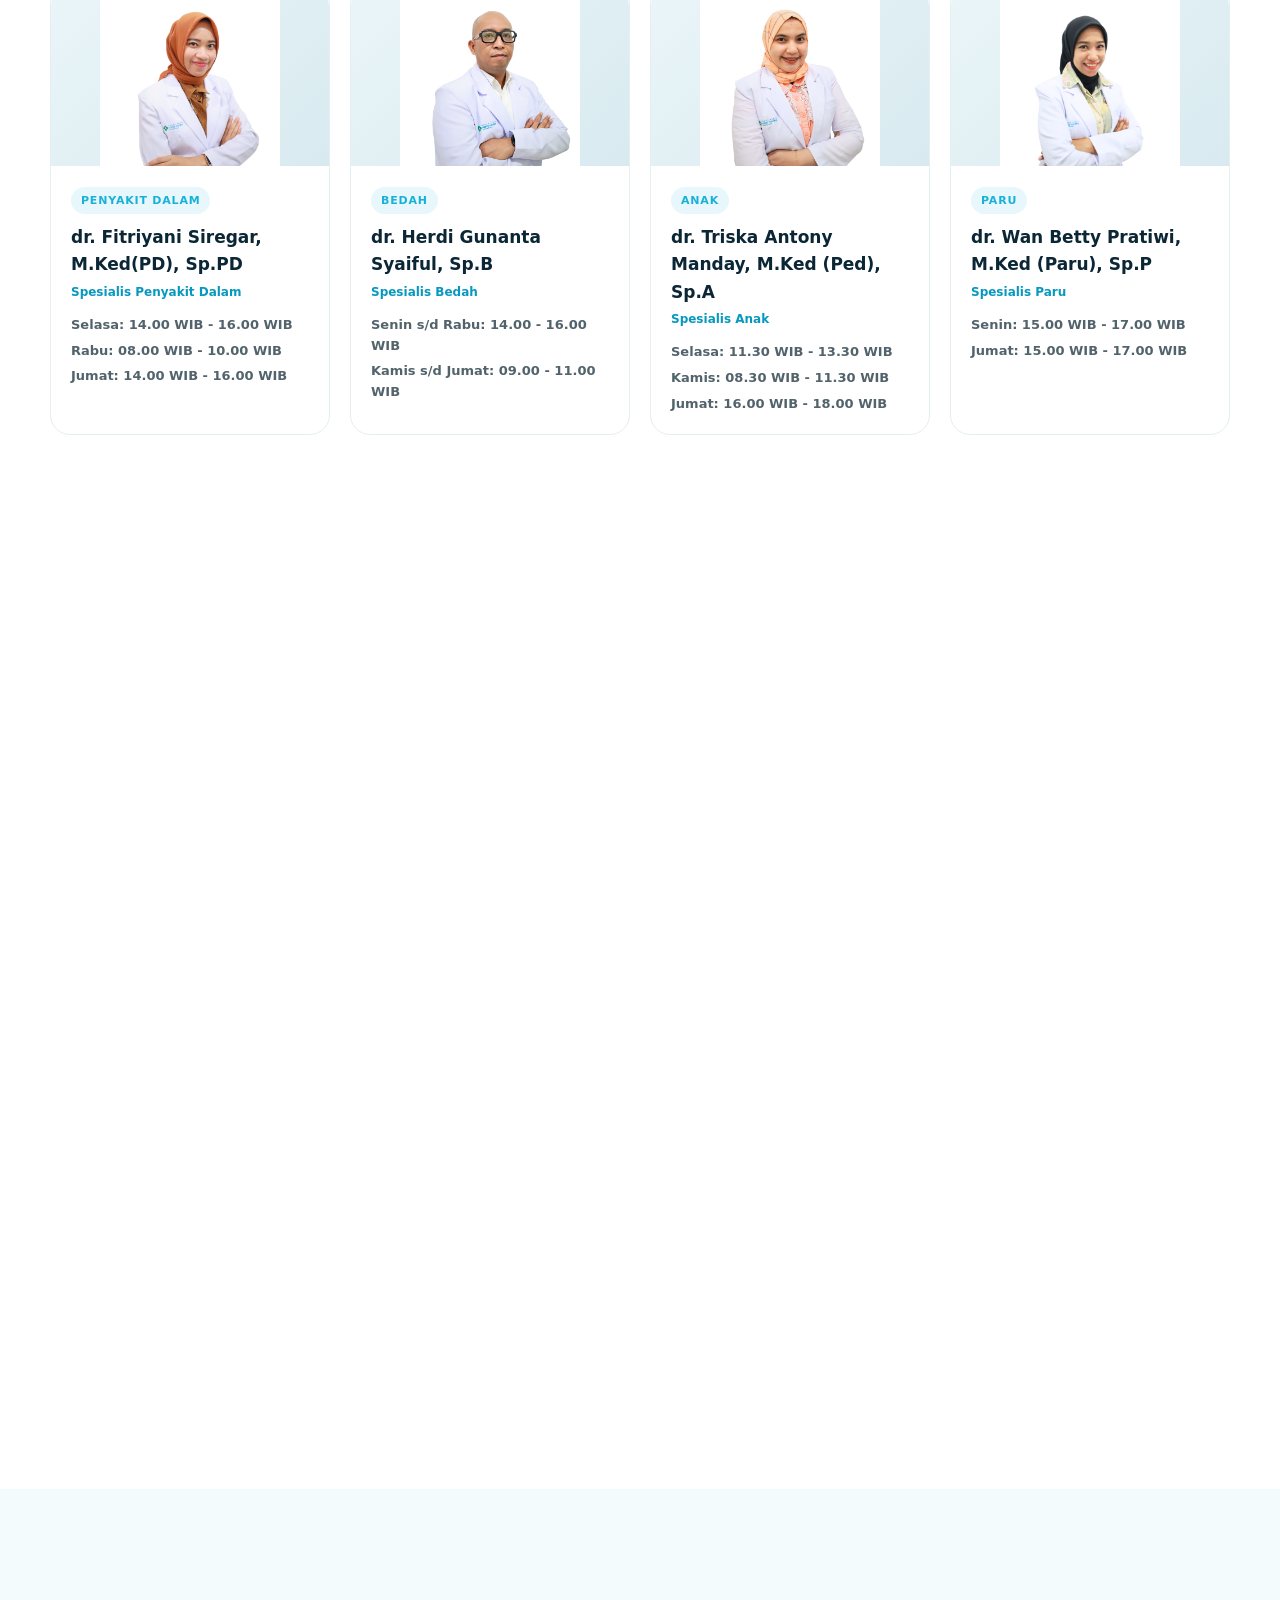
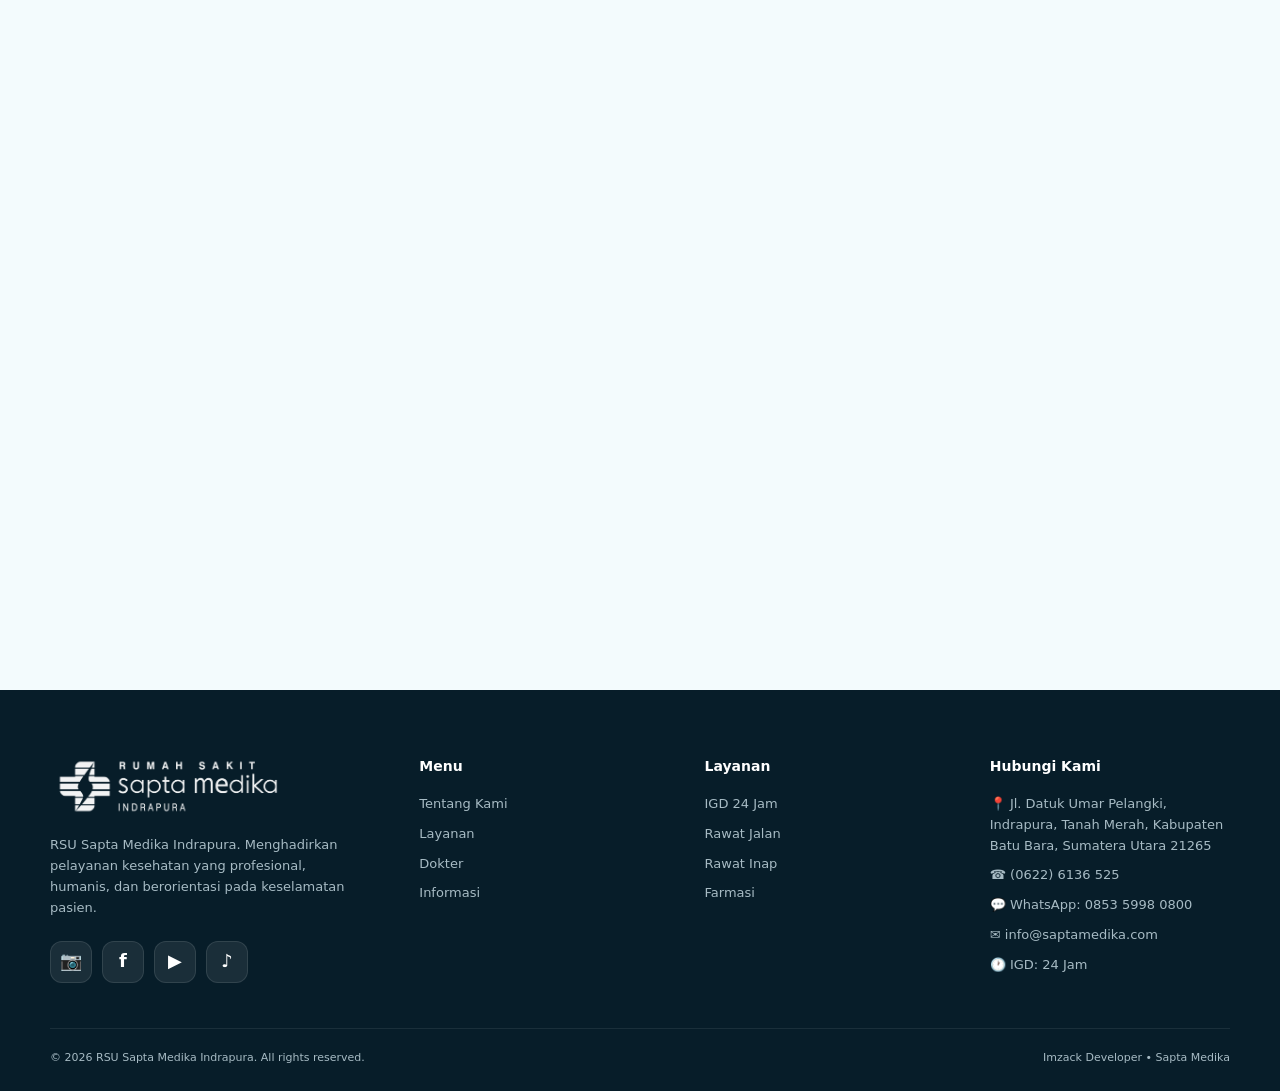
==== commit ccb519a1: "fix:assets lab & farmasi" ====
--- a/index.html
+++ b/index.html
@@ -339,7 +339,9 @@
 
             <!-- 7. ANAK -->
             <article class="doctor reveal">
-              <div class="doctor-photo">👩‍⚕️</div>
+              <div class="doctor-photo">
+                <img src="assets/img/doctors/dr.triska.png" alt="" />
+              </div>
 
               <div class="doctor-body">
                 <div class="doctor-specialty">ANAK</div>
@@ -398,7 +400,9 @@
 
             <!-- 10. RADIOLOGI -->
             <article class="doctor reveal">
-              <div class="doctor-photo">👨‍⚕️</div>
+              <div class="doctor-photo">
+                <img src="assets/img/doctors/dr.ivan.png" alt="" />
+              </div>
 
               <div class="doctor-body">
                 <div class="doctor-specialty">POLIKLINIK USG</div>
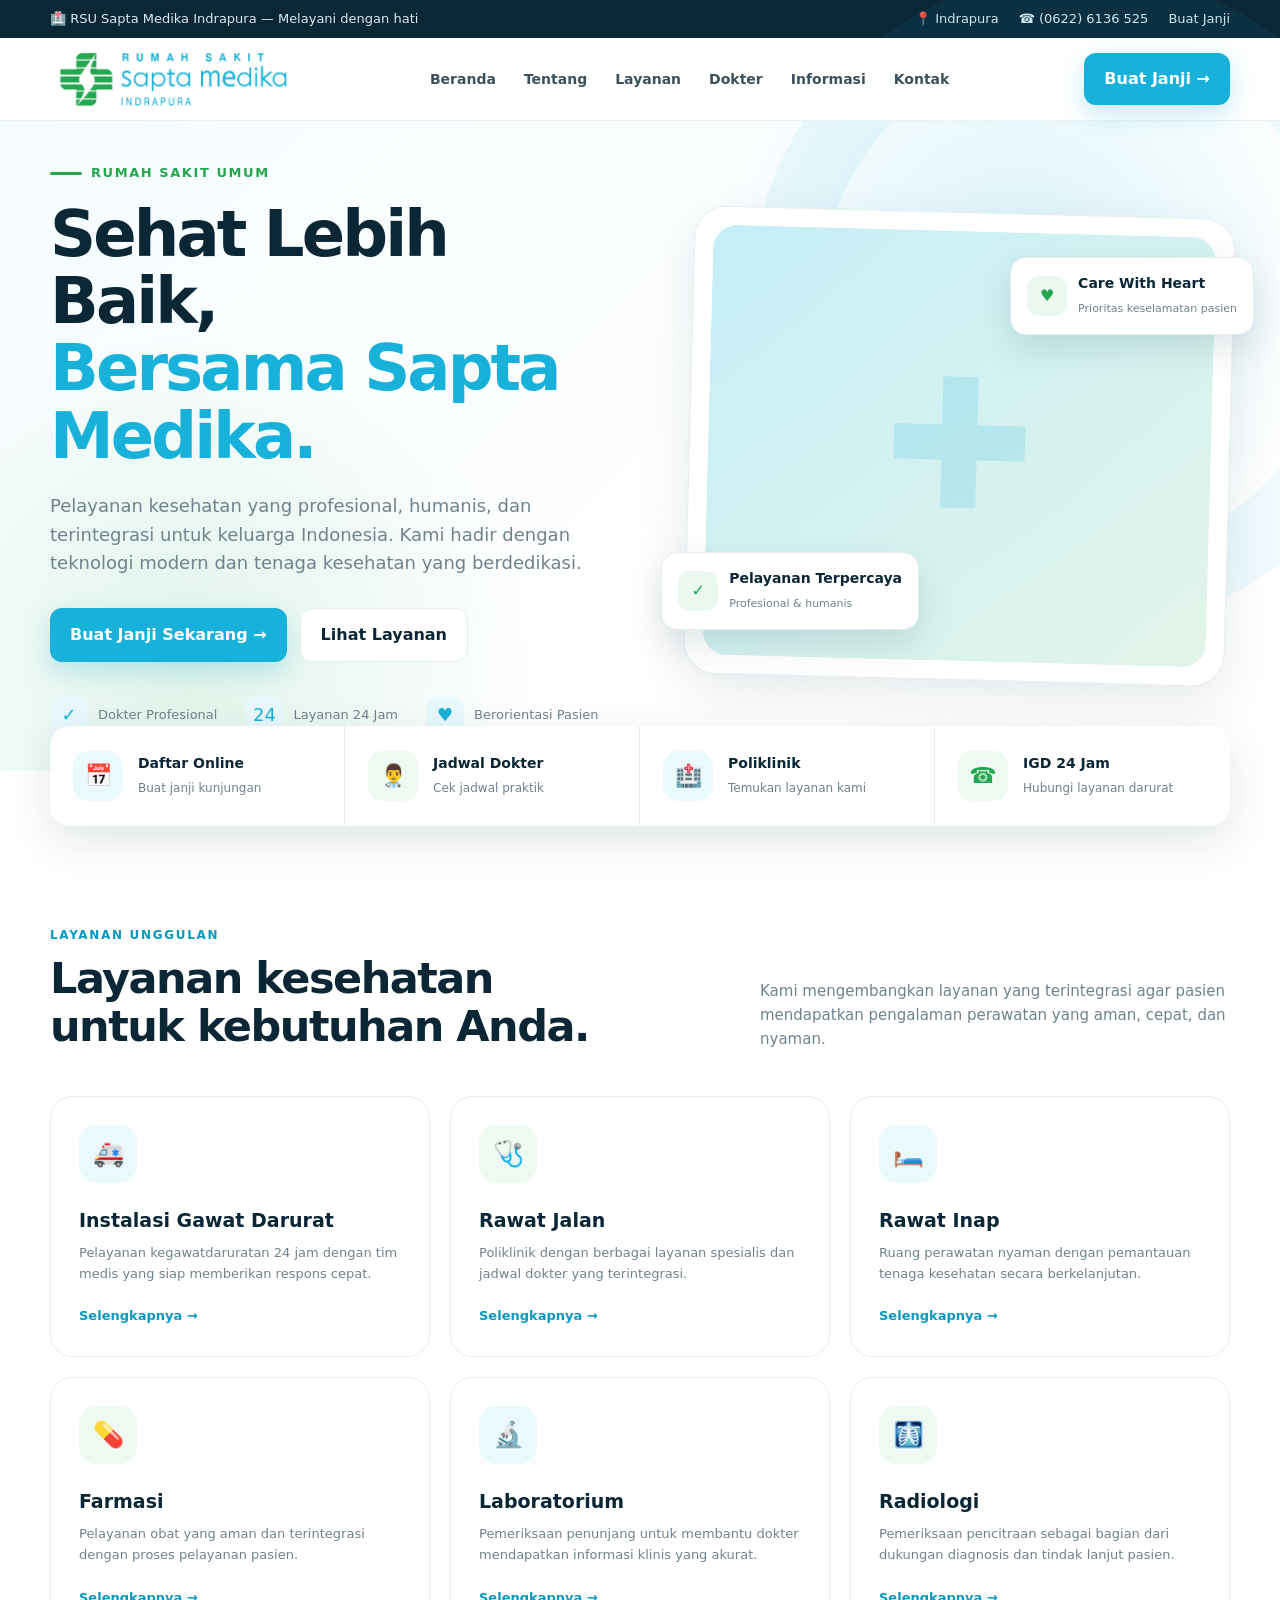
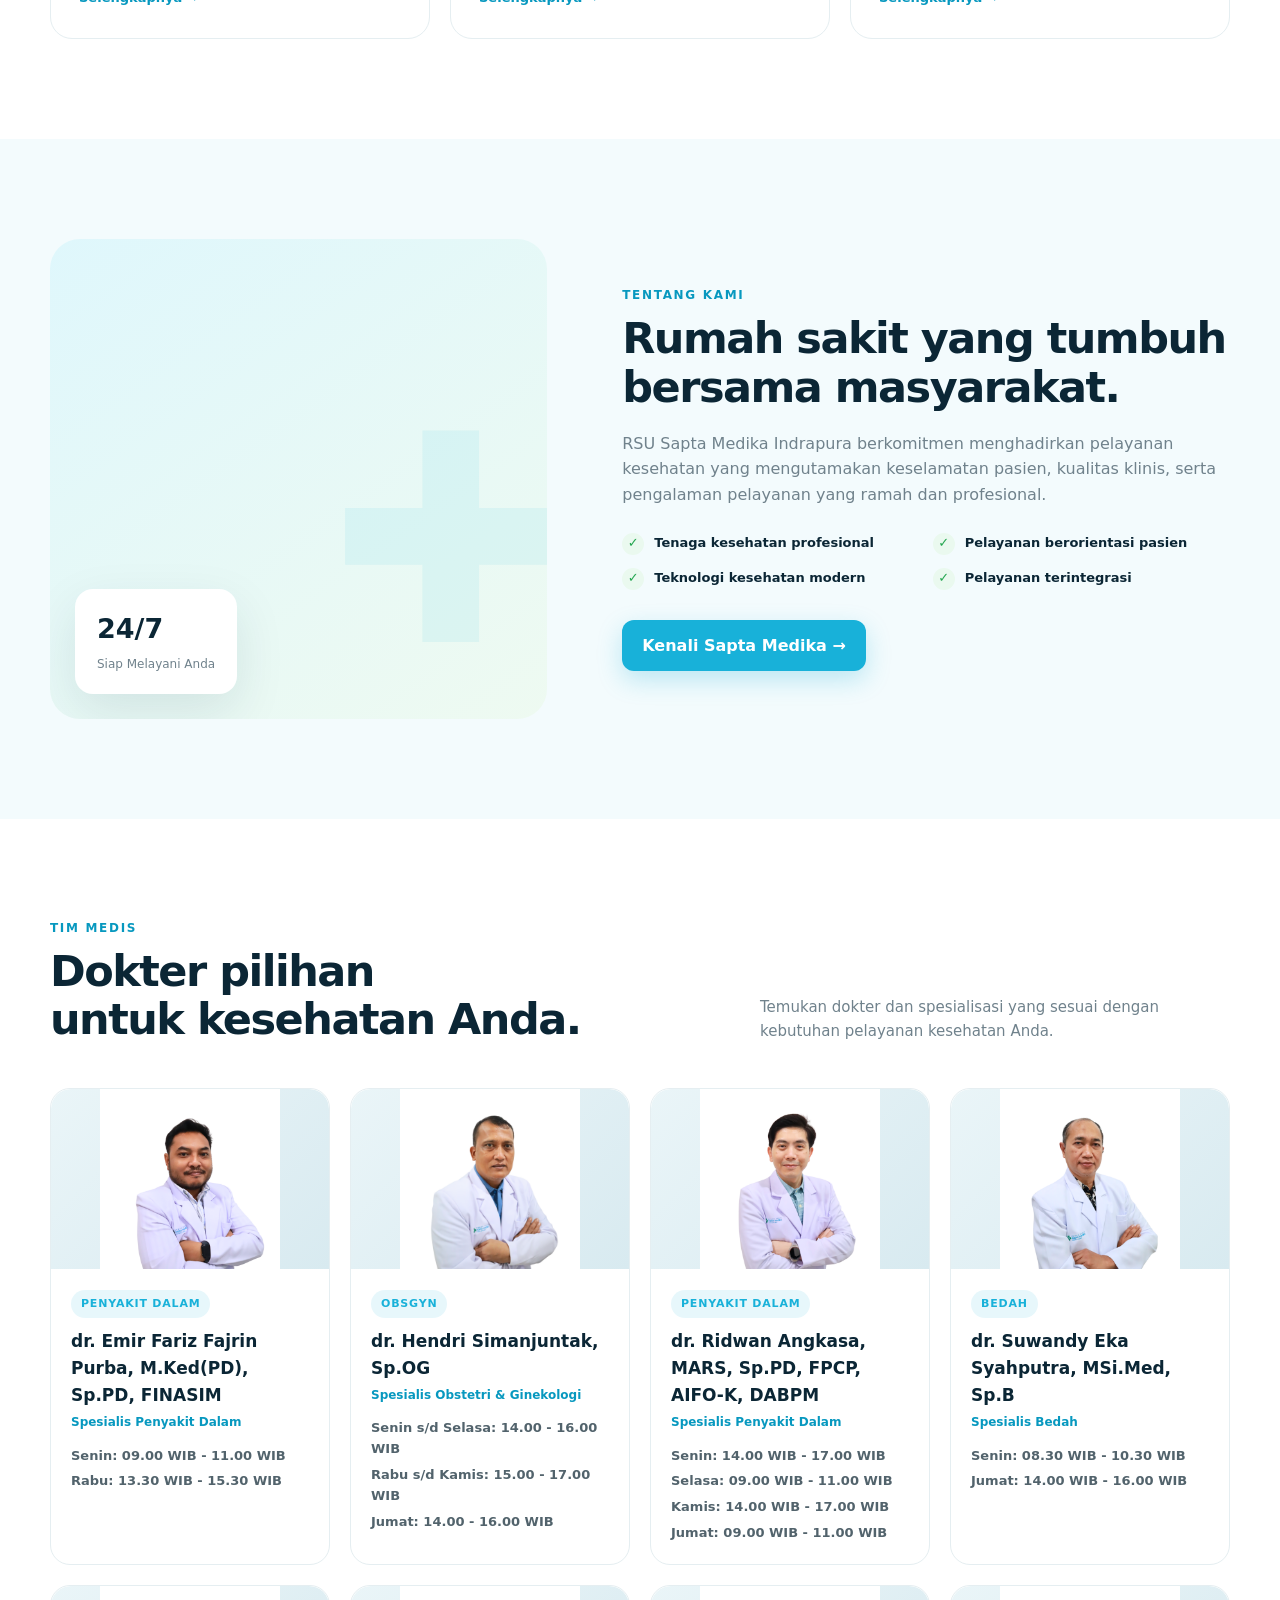
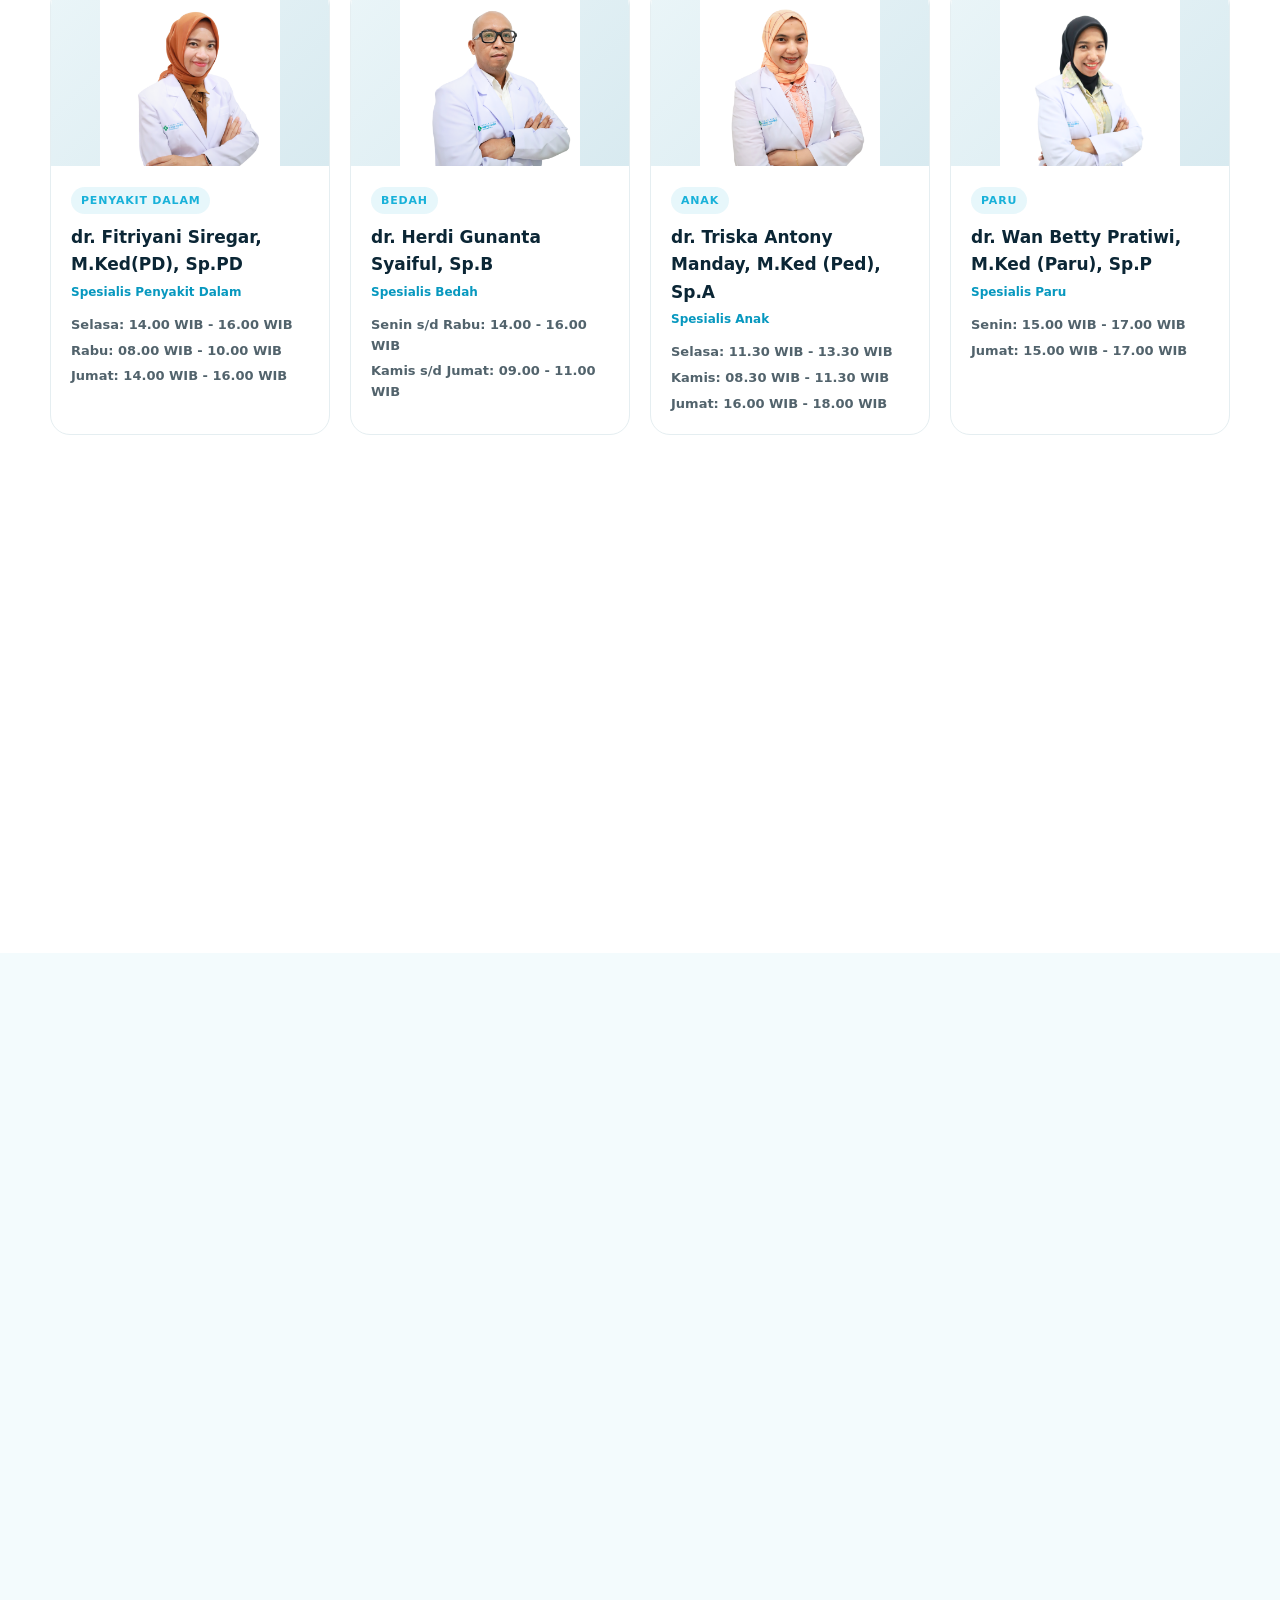
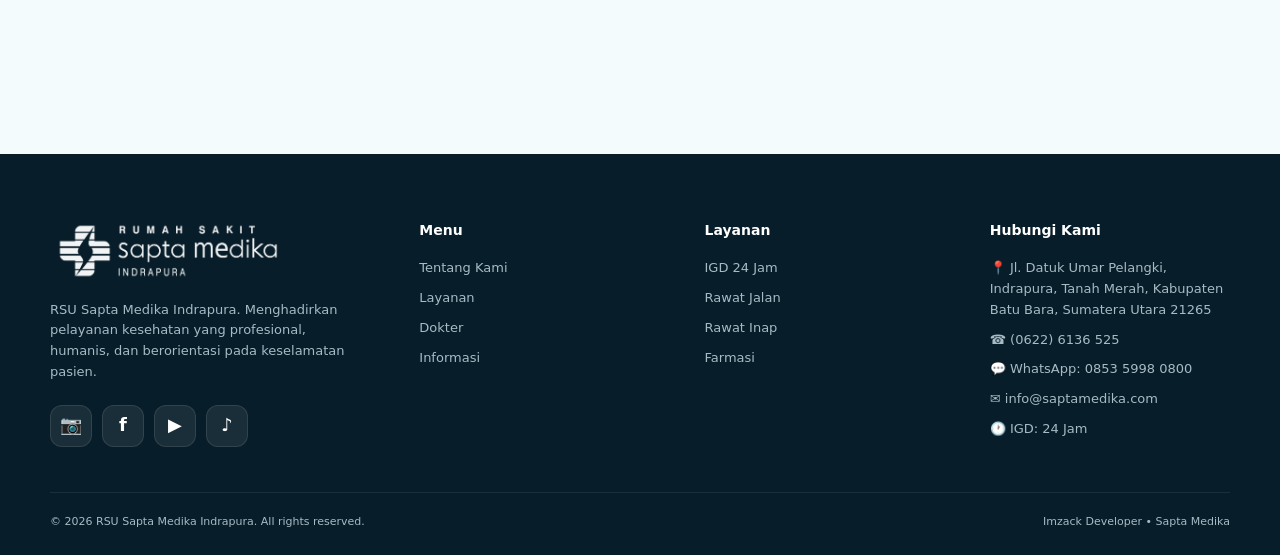
==== commit bd0613b3: "fix:hide register pasien" ====
--- a/index.html
+++ b/index.html
@@ -421,7 +421,7 @@
         </div>
       </section>
 
-      <section class="section" id="appointment">
+      <!-- <section class="section" id="appointment">
         <div class="container">
           <div class="appointment reveal">
             <div class="app-grid">
@@ -457,7 +457,7 @@
             </div>
           </div>
         </div>
-      </section>
+      </section> -->
 
       <section class="section soft" id="news">
         <div class="container">
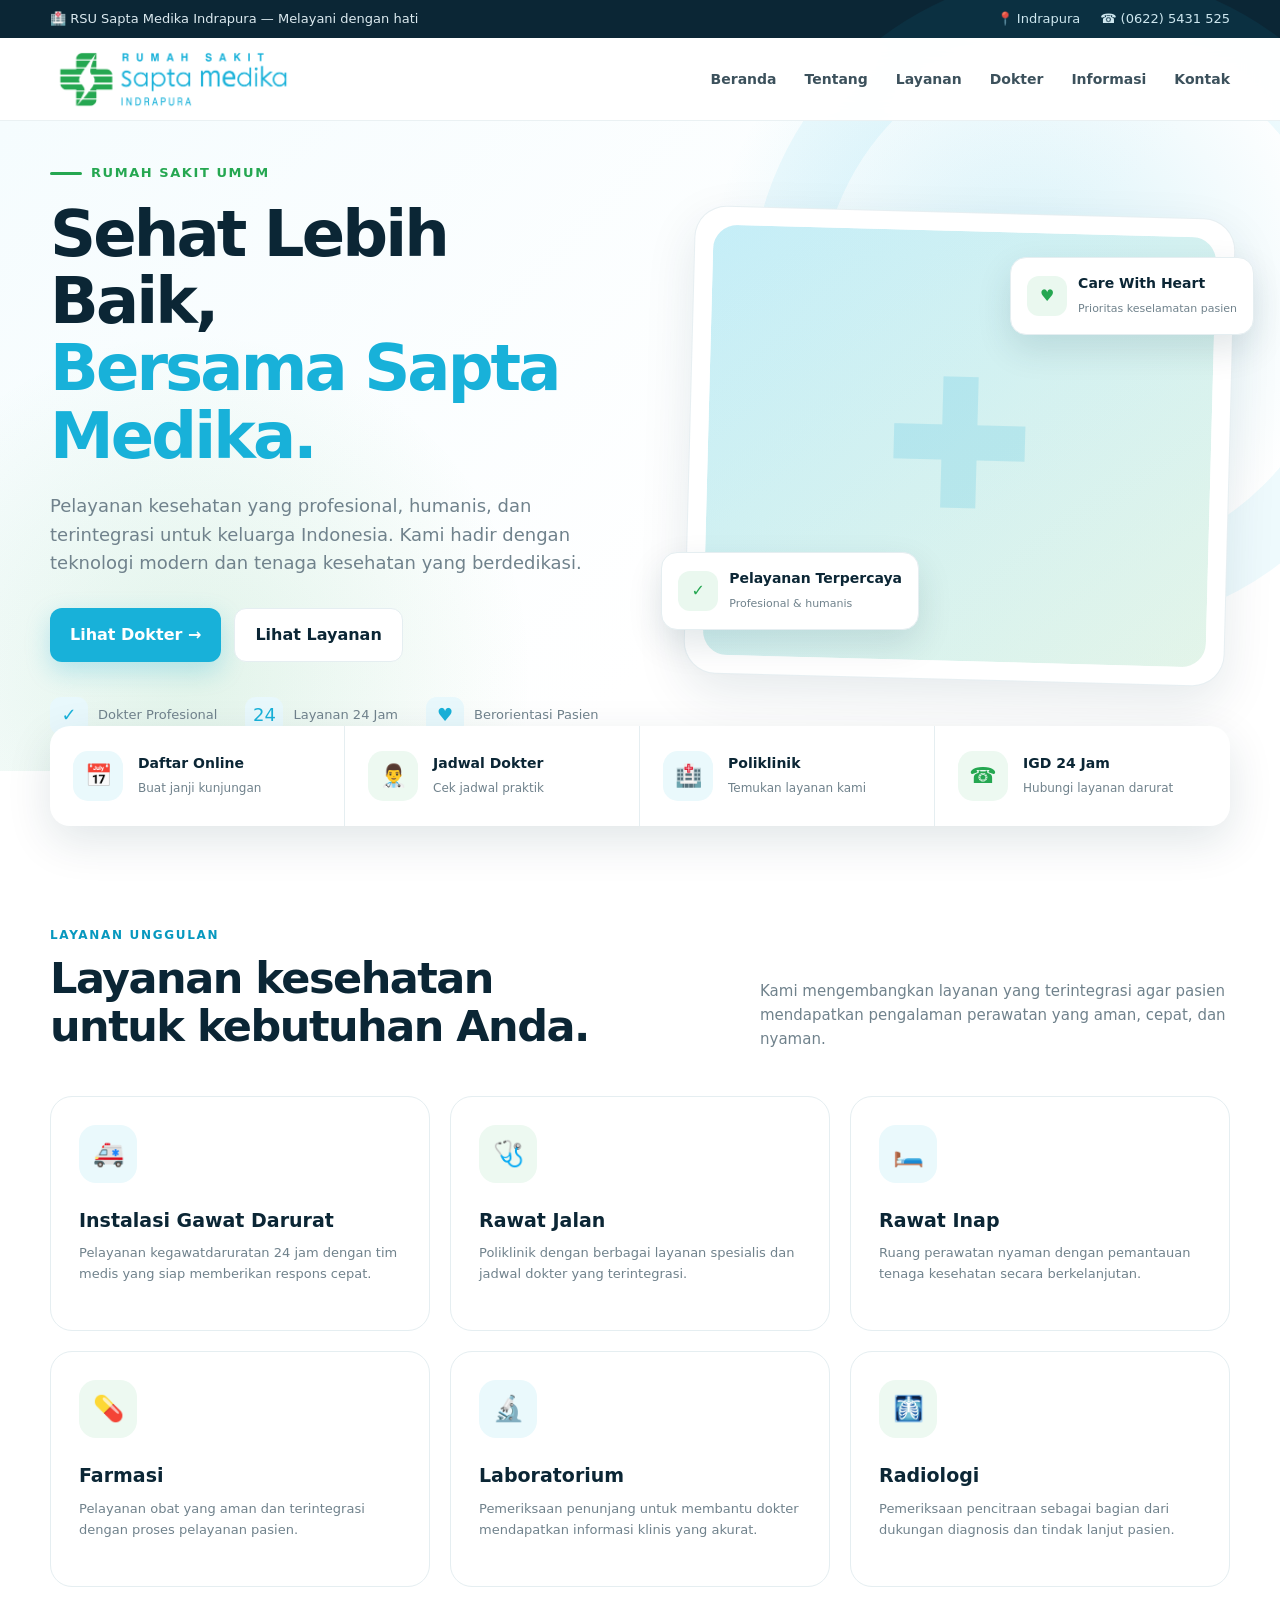
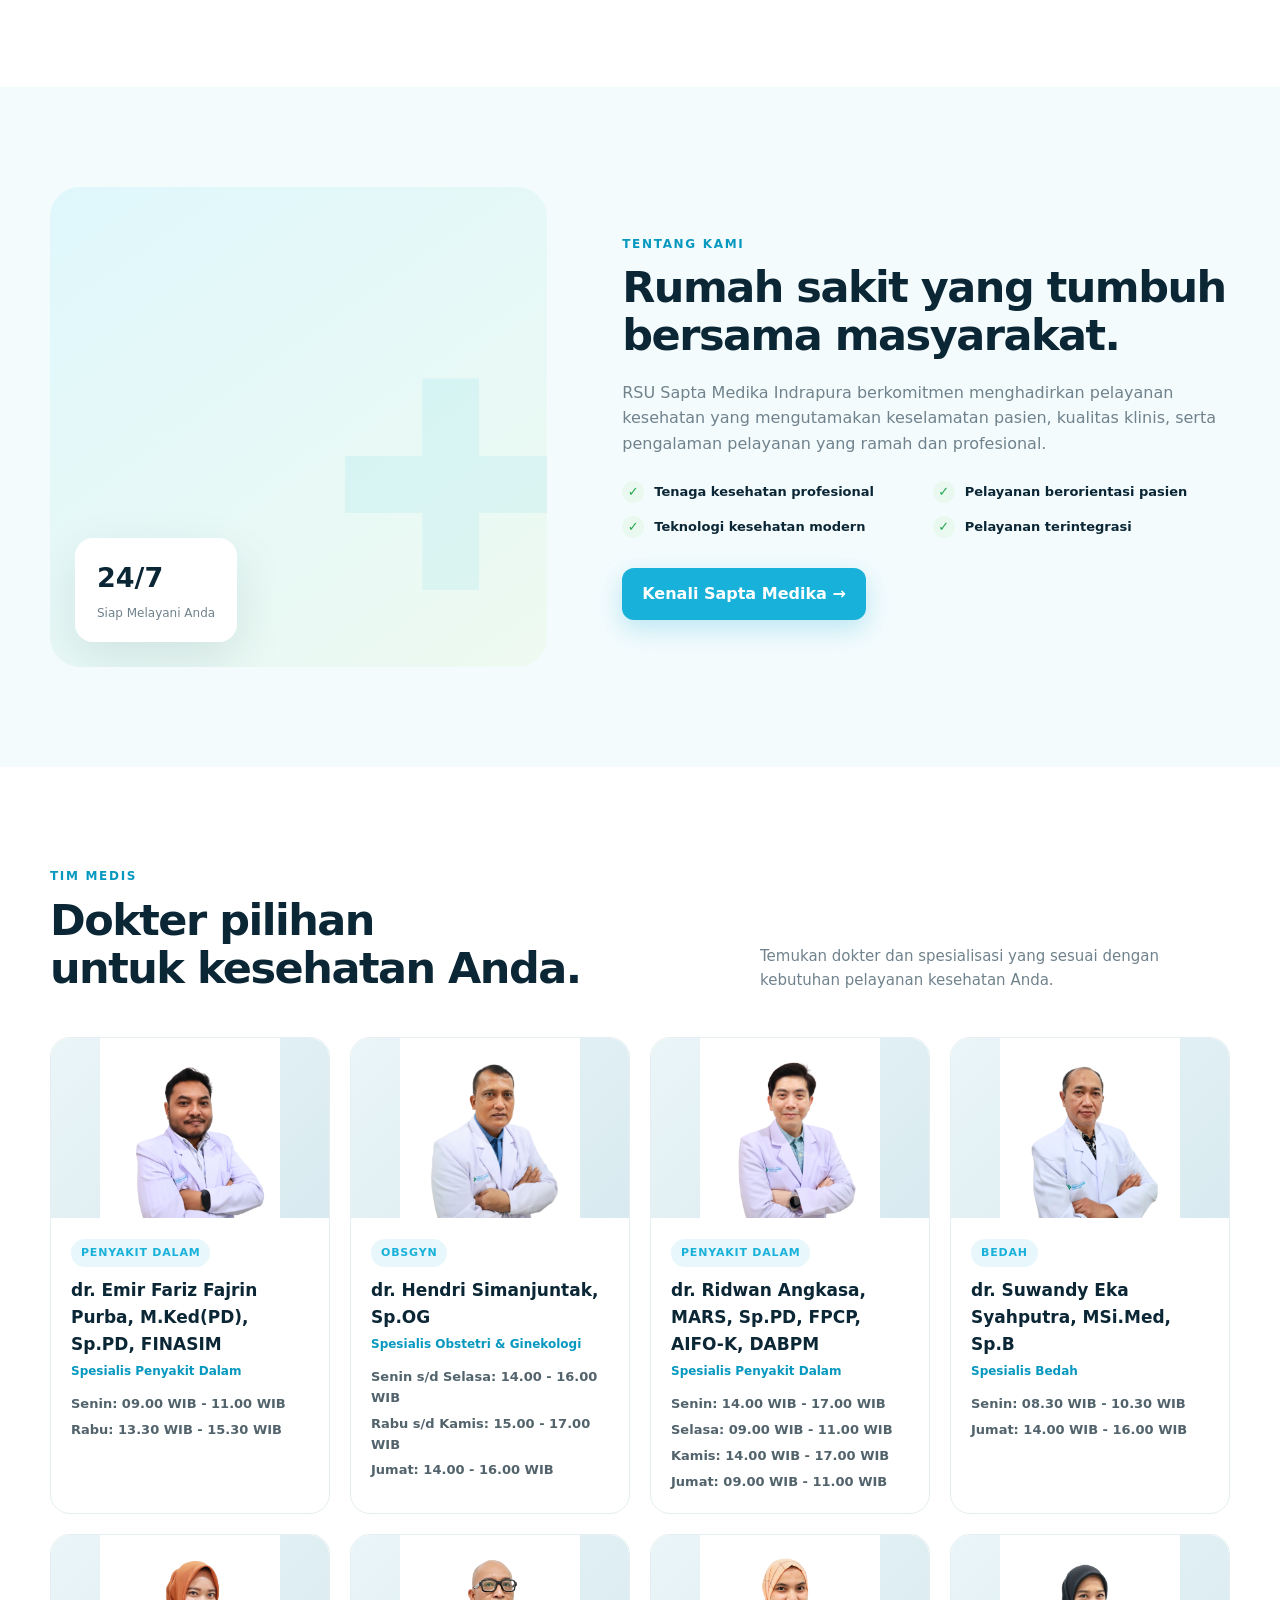
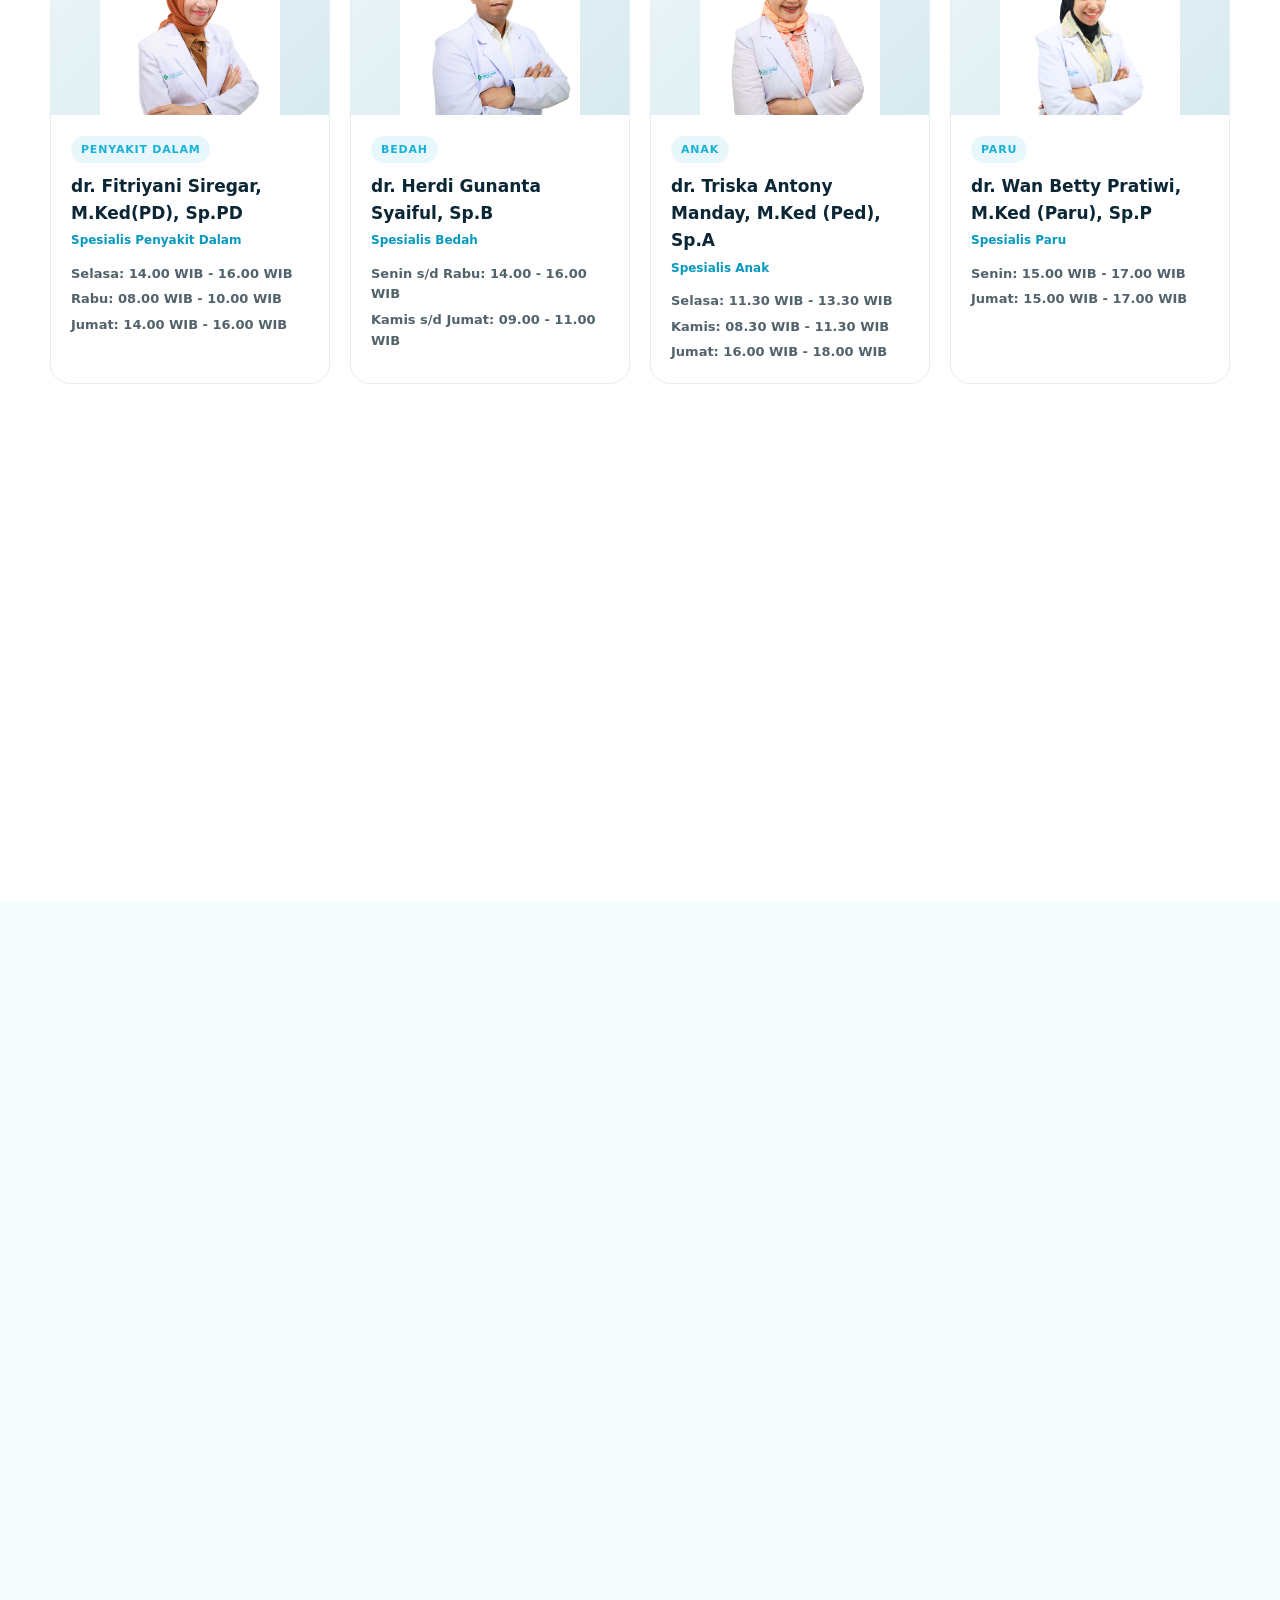
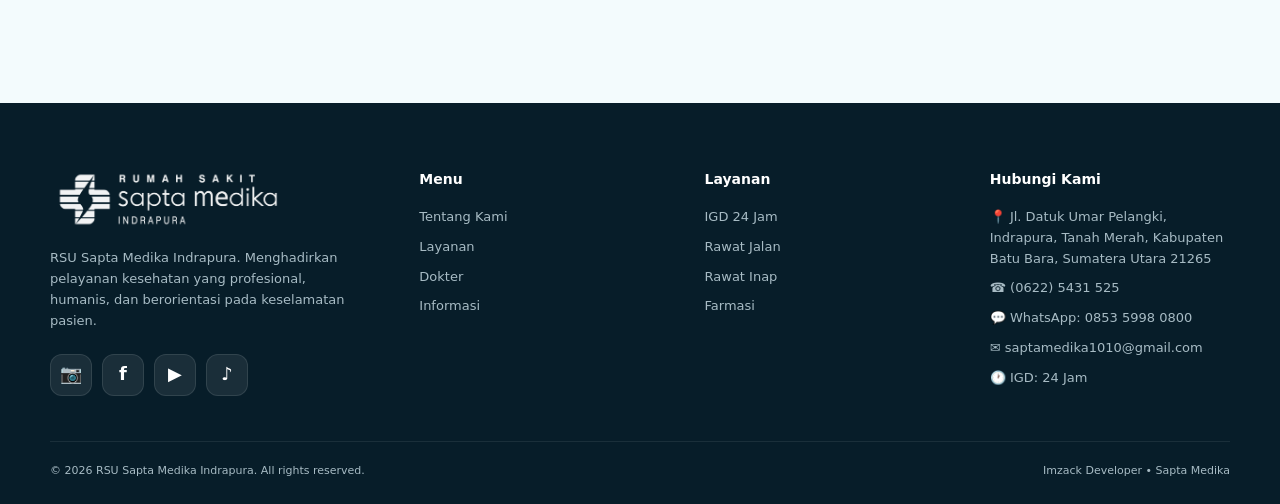
==== commit 042f2c34: "fix:hide actions hubungi kami in card per page, hide actions appointment and fix actions number what" ====
--- a/index.html
+++ b/index.html
@@ -27,9 +27,7 @@
               tenaga kesehatan yang berdedikasi.
             </p>
             <div class="hero-buttons">
-              <a href="#appointment" class="btn btn-primary"
-                >Buat Janji Sekarang →</a
-              >
+              <a href="dokter.html" class="btn btn-primary">Lihat Dokter →</a>
               <a href="#services" class="btn btn-outline">Lihat Layanan</a>
             </div>
             <div class="hero-meta">
@@ -122,7 +120,7 @@
                 Pelayanan kegawatdaruratan 24 jam dengan tim medis yang siap
                 memberikan respons cepat.
               </p>
-              <a href="#">Selengkapnya →</a>
+              <!-- <a href="#">Selengkapnya →</a> -->
             </article>
             <article class="service reveal">
               <div class="service-icon">🩺</div>
@@ -131,7 +129,7 @@
                 Poliklinik dengan berbagai layanan spesialis dan jadwal dokter
                 yang terintegrasi.
               </p>
-              <a href="#">Selengkapnya →</a>
+              <!-- <a href="#">Selengkapnya →</a> -->
             </article>
             <article class="service reveal">
               <div class="service-icon">🛏️</div>
@@ -140,7 +138,7 @@
                 Ruang perawatan nyaman dengan pemantauan tenaga kesehatan secara
                 berkelanjutan.
               </p>
-              <a href="#">Selengkapnya →</a>
+              <!-- <a href="#">Selengkapnya →</a> -->
             </article>
             <article class="service reveal">
               <div class="service-icon">💊</div>
@@ -149,7 +147,7 @@
                 Pelayanan obat yang aman dan terintegrasi dengan proses
                 pelayanan pasien.
               </p>
-              <a href="#">Selengkapnya →</a>
+              <!-- <a href="#">Selengkapnya →</a> -->
             </article>
             <article class="service reveal">
               <div class="service-icon">🔬</div>
@@ -158,7 +156,7 @@
                 Pemeriksaan penunjang untuk membantu dokter mendapatkan
                 informasi klinis yang akurat.
               </p>
-              <a href="#">Selengkapnya →</a>
+              <!-- <a href="#">Selengkapnya →</a> -->
             </article>
             <article class="service reveal">
               <div class="service-icon">🩻</div>
@@ -167,7 +165,7 @@
                 Pemeriksaan pencitraan sebagai bagian dari dukungan diagnosis
                 dan tindak lanjut pasien.
               </p>
-              <a href="#">Selengkapnya →</a>
+              <!-- <a href="#">Selengkapnya →</a> -->
             </article>
           </div>
         </div>
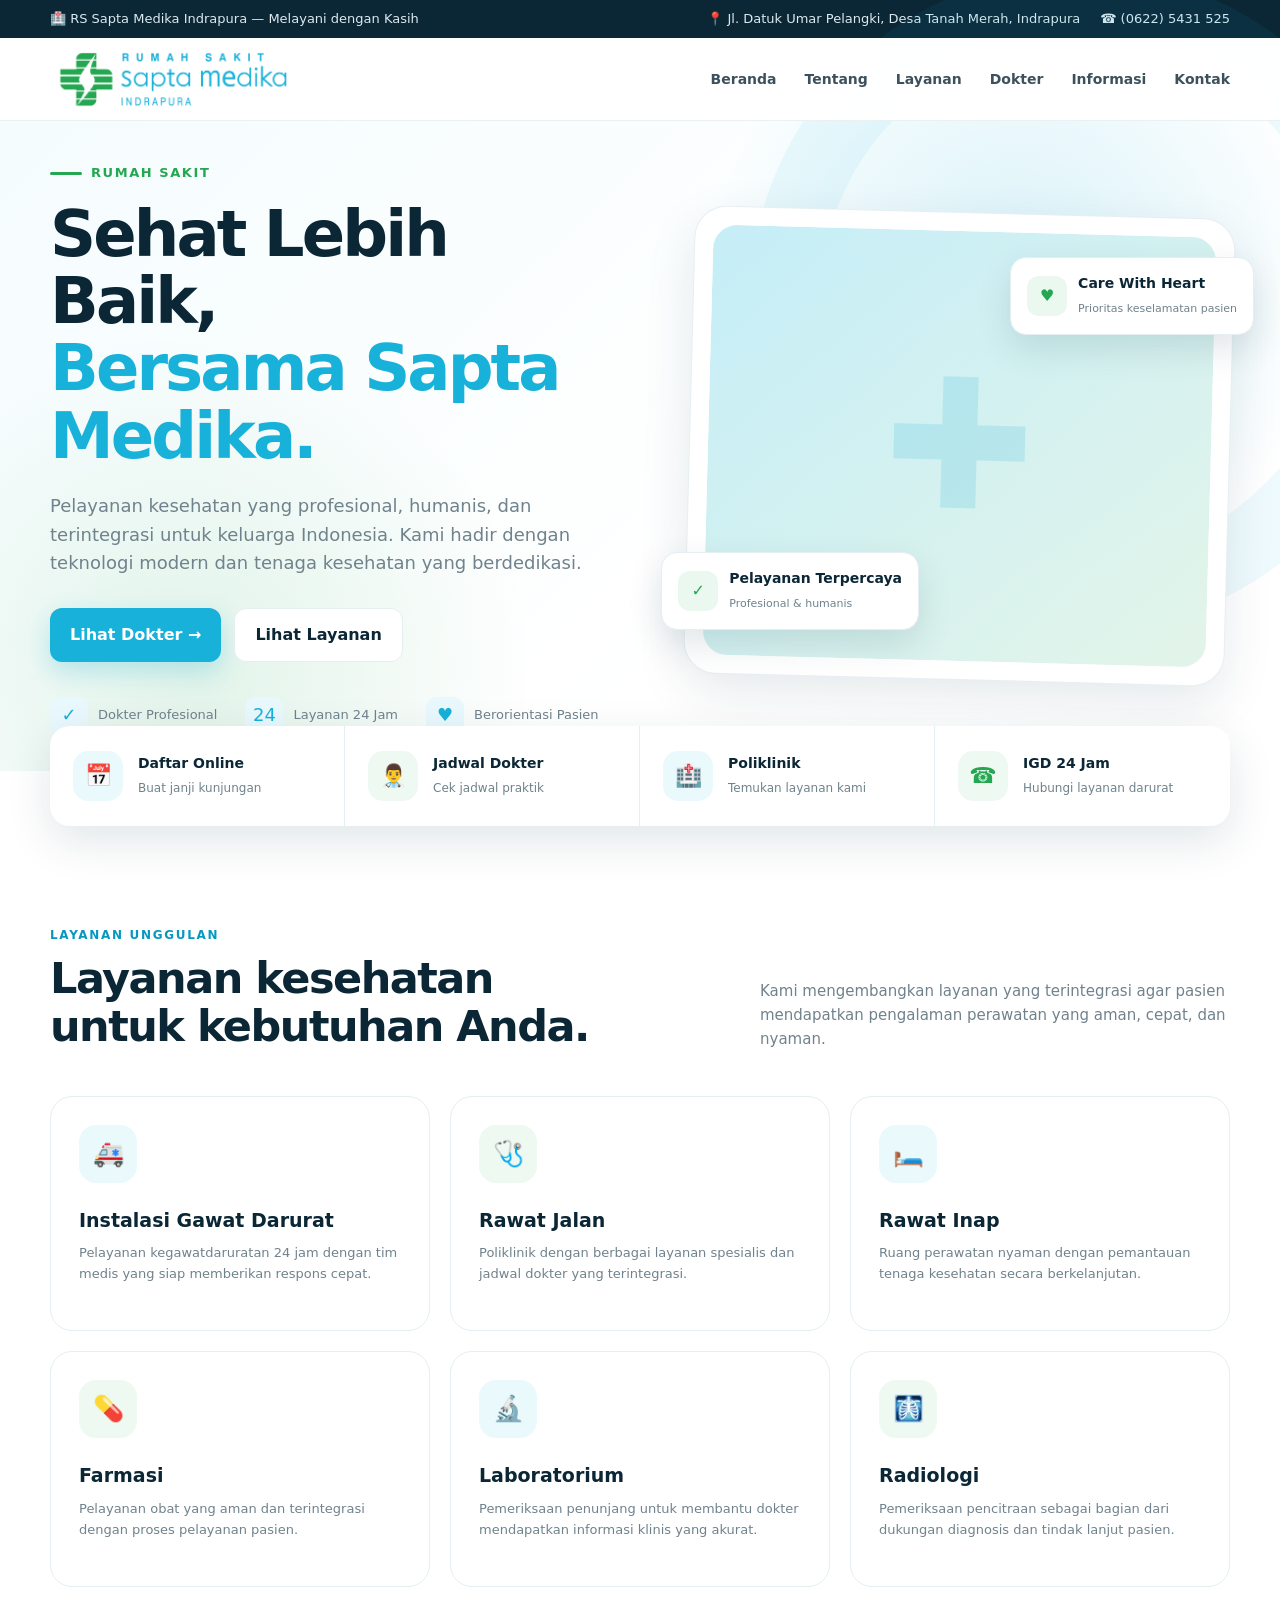
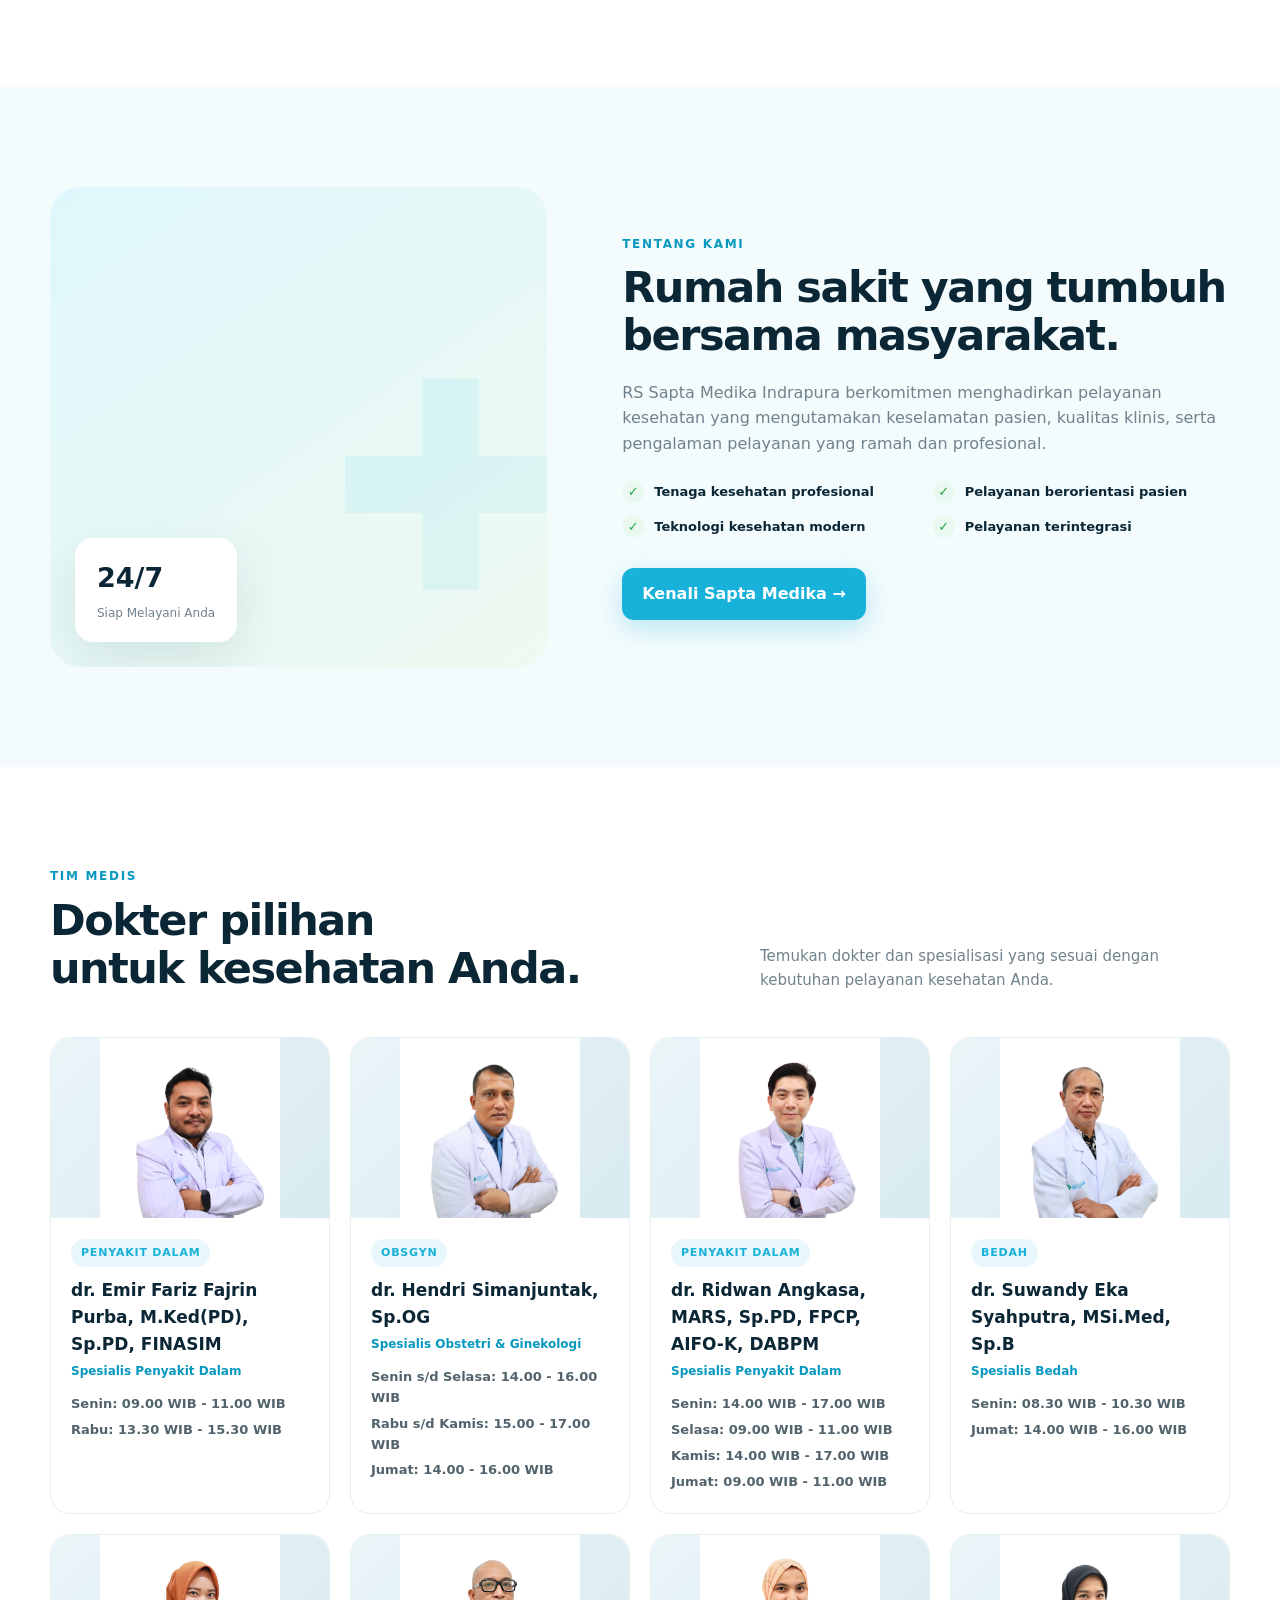
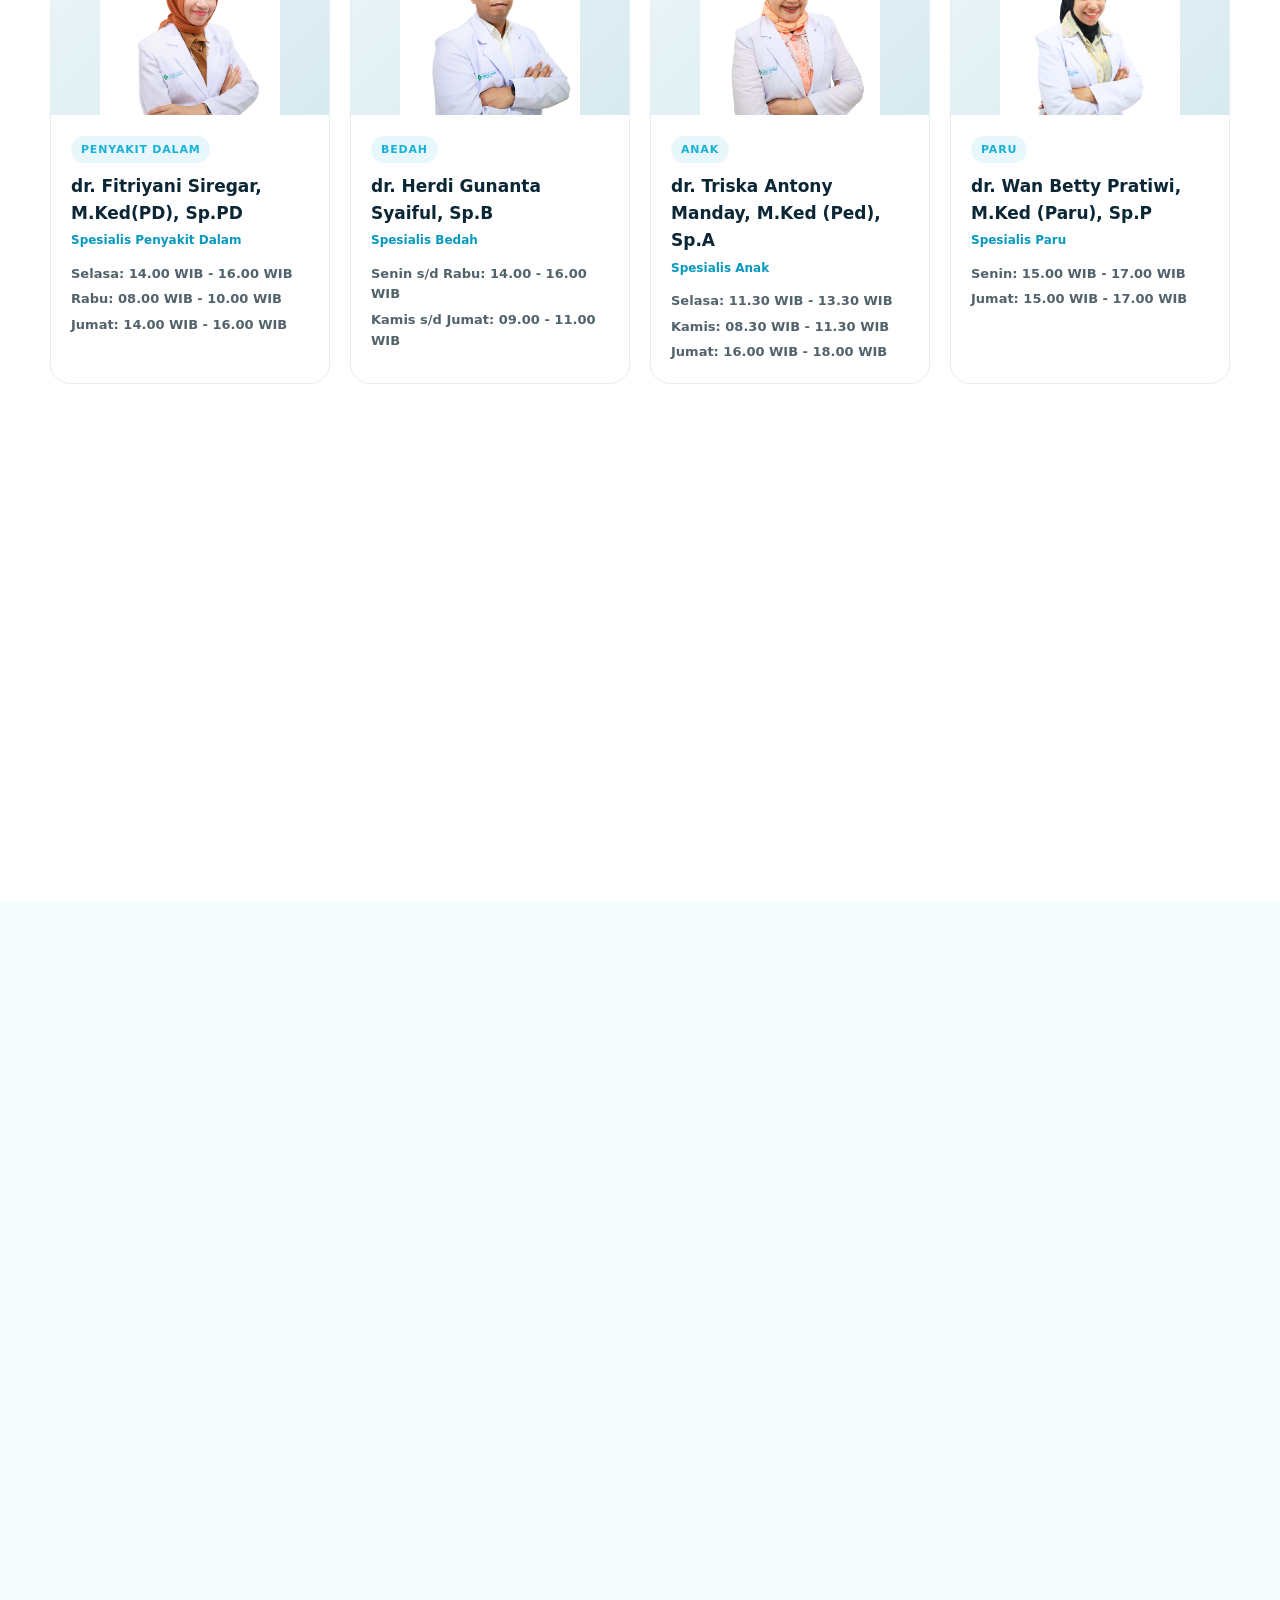
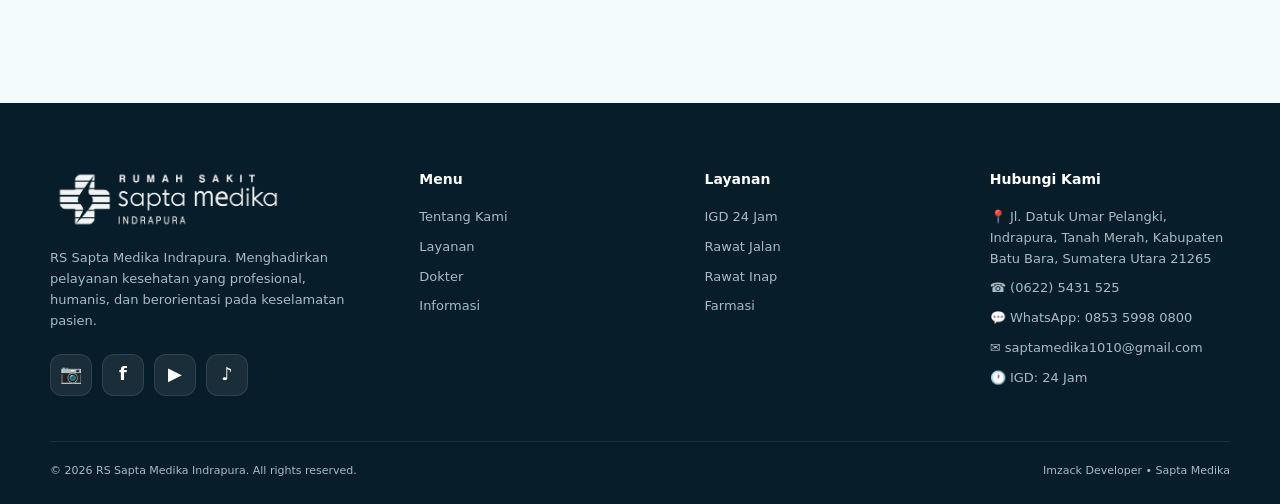
==== commit 96d648bb: "fix:tagline, topbar address, change rsu to rs" ====
--- a/index.html
+++ b/index.html
@@ -3,10 +3,10 @@
   <head>
     <meta charset="UTF-8" />
     <meta name="viewport" content="width=device-width, initial-scale=1.0" />
-    <title>RSU Sapta Medika Indrapura — Rumah Sakit Modern & Terpercaya</title>
+    <title>RS Sapta Medika Indrapura — Rumah Sakit Modern & Terpercaya</title>
     <meta
       name="description"
-      content="Website konsep RSU Sapta Medika Indrapura"
+      content="Website konsep RS Sapta Medika Indrapura"
     />
 
     <link rel="stylesheet" href="assets/css/style.css" />
@@ -19,7 +19,7 @@
       <section class="hero">
         <div class="container hero-grid">
           <div class="reveal">
-            <div class="eyebrow"><span></span> Rumah Sakit Umum</div>
+            <div class="eyebrow"><span></span> Rumah Sakit</div>
             <h1>Sehat Lebih Baik,<br /><em>Bersama Sapta Medika.</em></h1>
             <p>
               Pelayanan kesehatan yang profesional, humanis, dan terintegrasi
@@ -182,7 +182,7 @@
             <div class="kicker">Tentang Kami</div>
             <h2>Rumah sakit yang tumbuh bersama masyarakat.</h2>
             <p>
-              RSU Sapta Medika Indrapura berkomitmen menghadirkan pelayanan
+              RS Sapta Medika Indrapura berkomitmen menghadirkan pelayanan
               kesehatan yang mengutamakan keselamatan pasien, kualitas klinis,
               serta pengalaman pelayanan yang ramah dan profesional.
             </p>
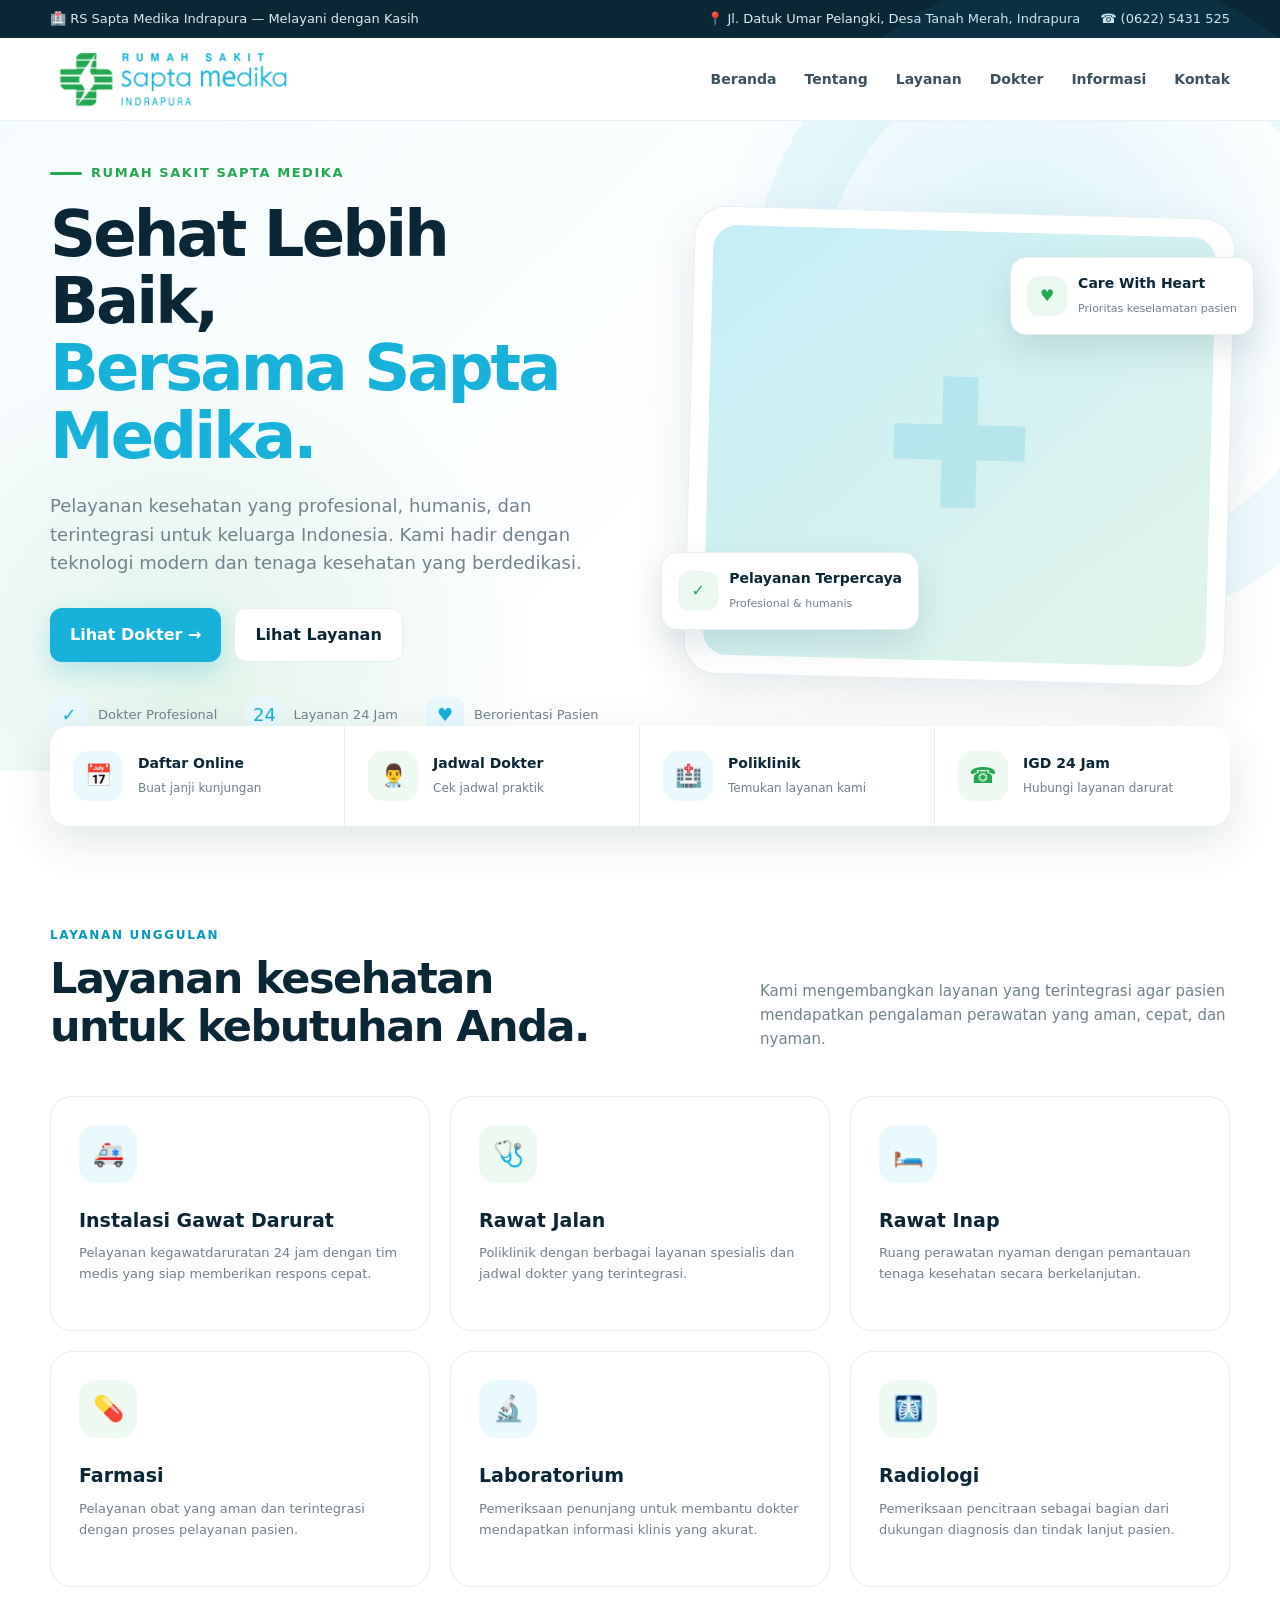
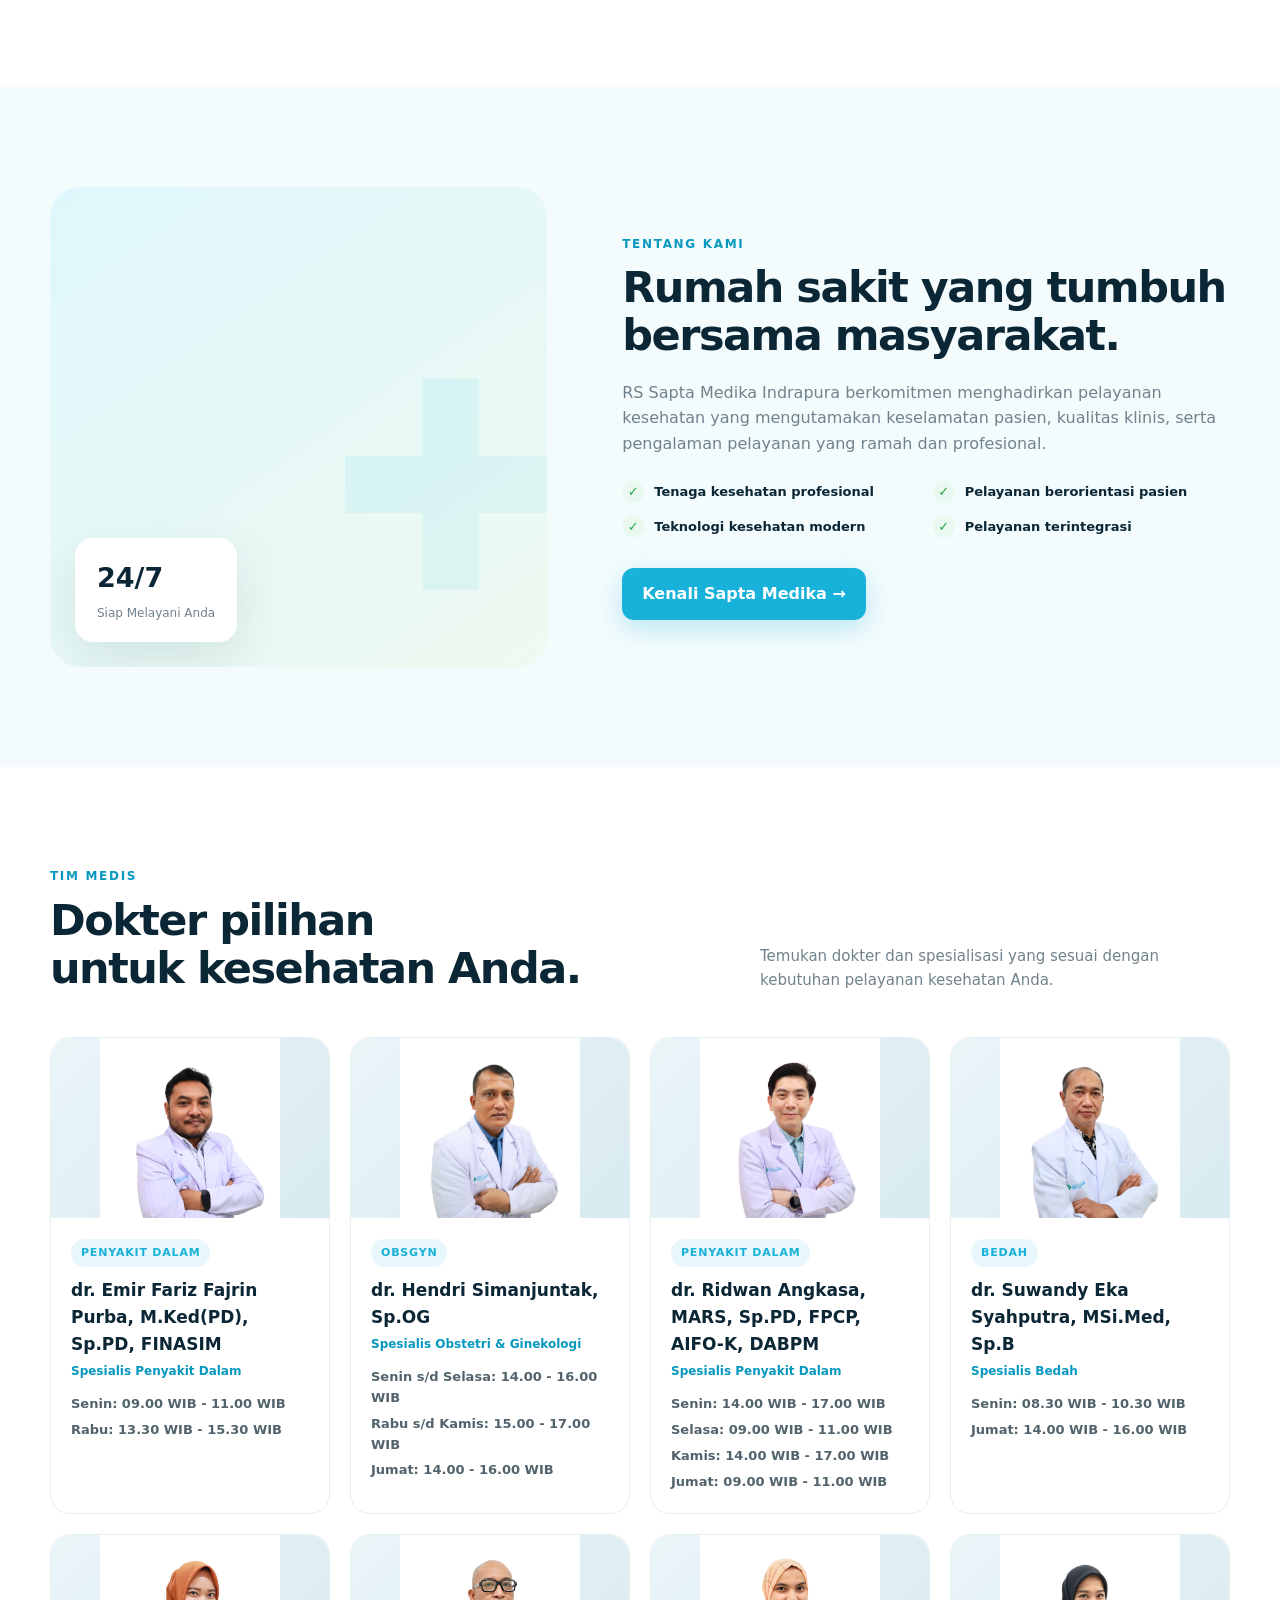
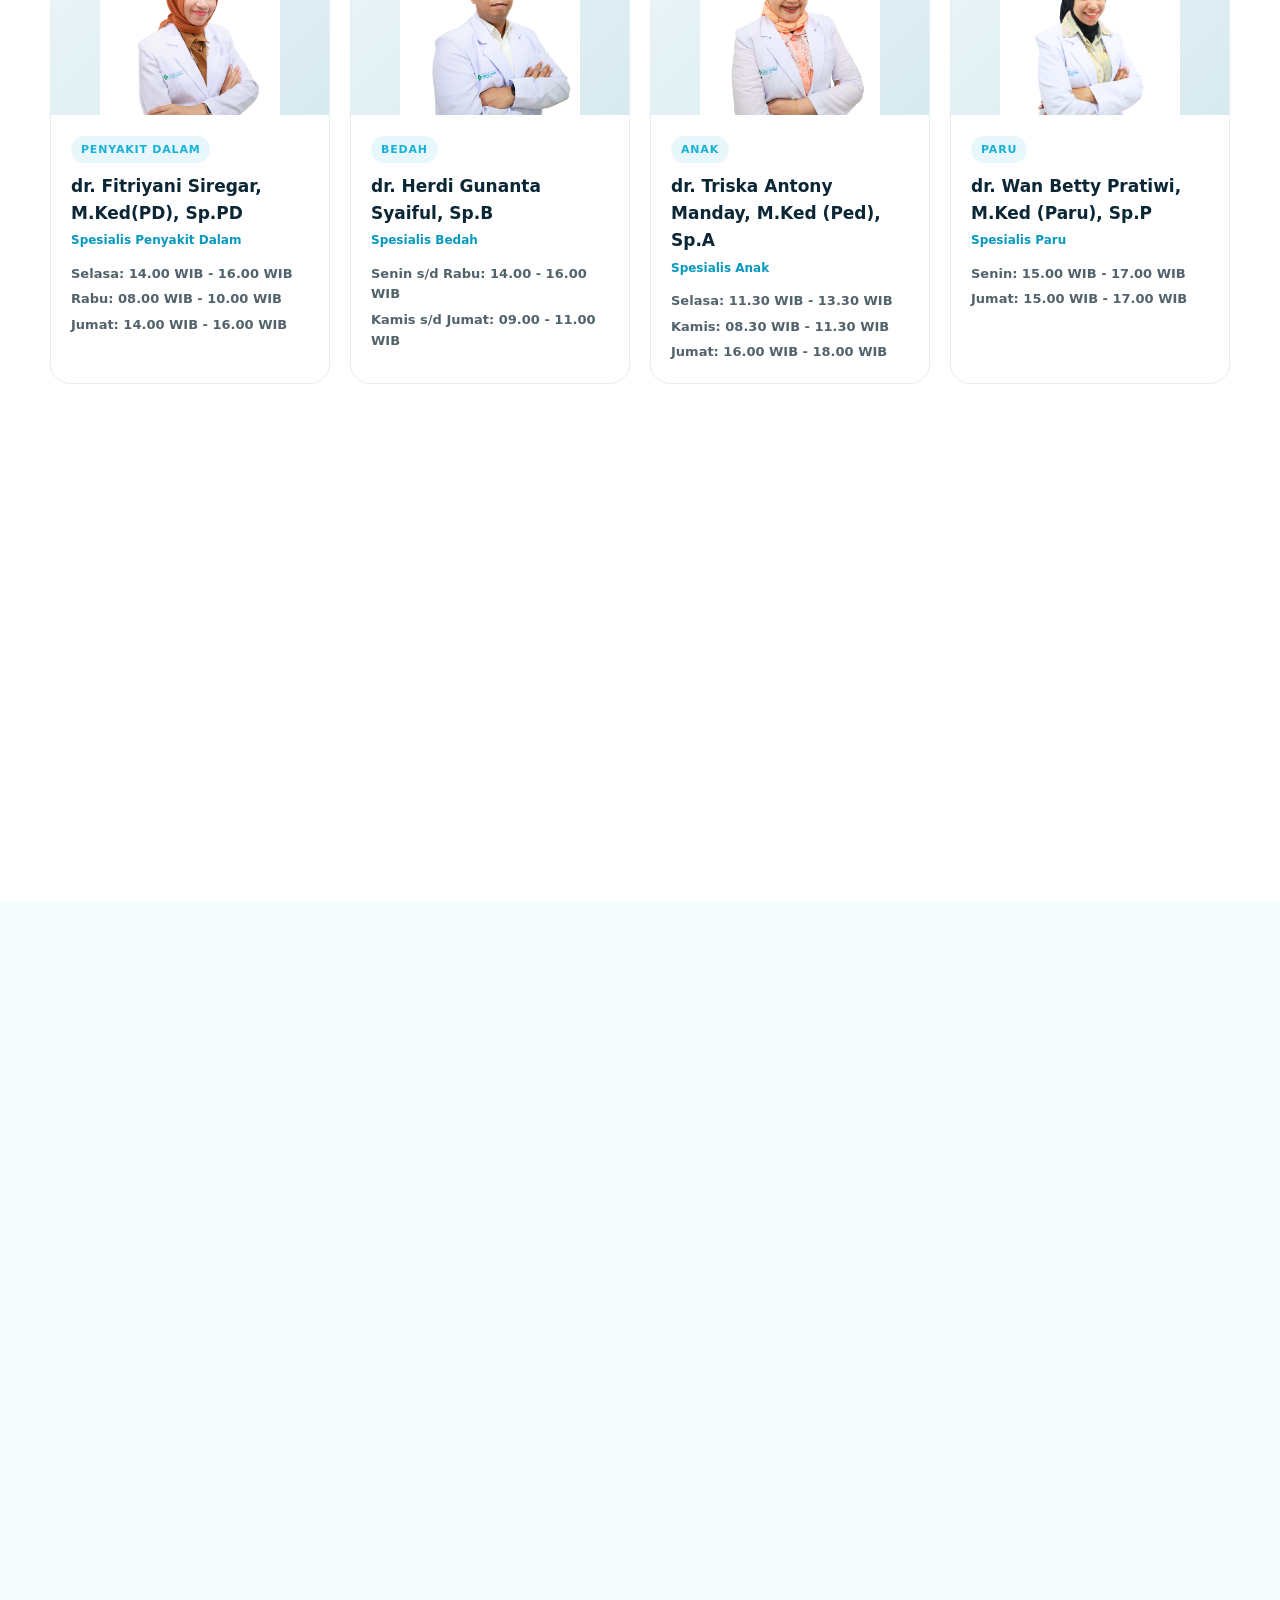
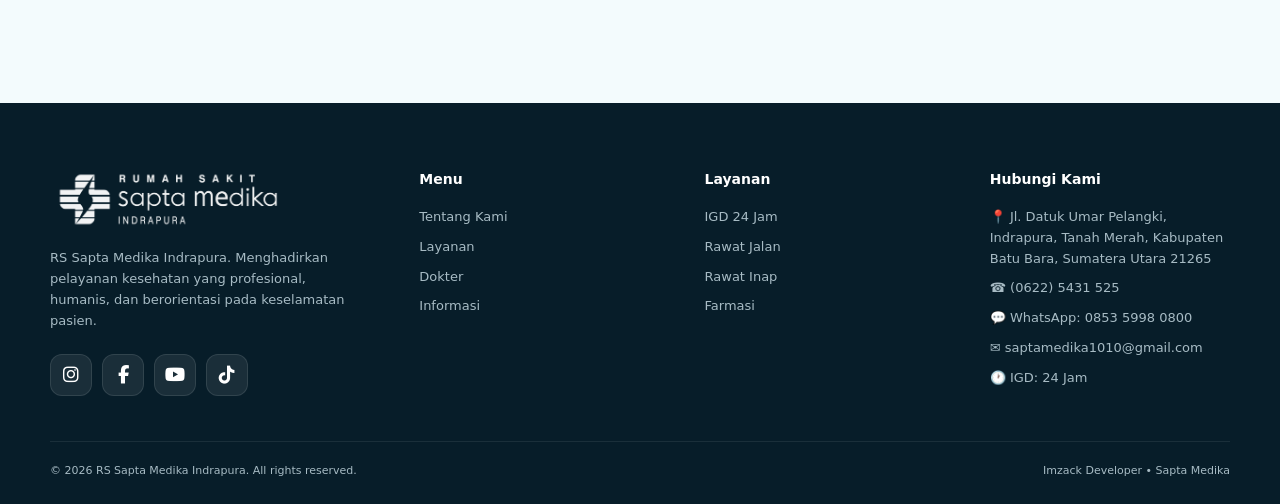
==== commit dc76e457: "fix:icon footer familiar" ====
--- a/index.html
+++ b/index.html
@@ -19,7 +19,7 @@
       <section class="hero">
         <div class="container hero-grid">
           <div class="reveal">
-            <div class="eyebrow"><span></span> Rumah Sakit</div>
+            <div class="eyebrow"><span></span> Rumah Sakit Sapta Medika</div>
             <h1>Sehat Lebih Baik,<br /><em>Bersama Sapta Medika.</em></h1>
             <p>
               Pelayanan kesehatan yang profesional, humanis, dan terintegrasi
